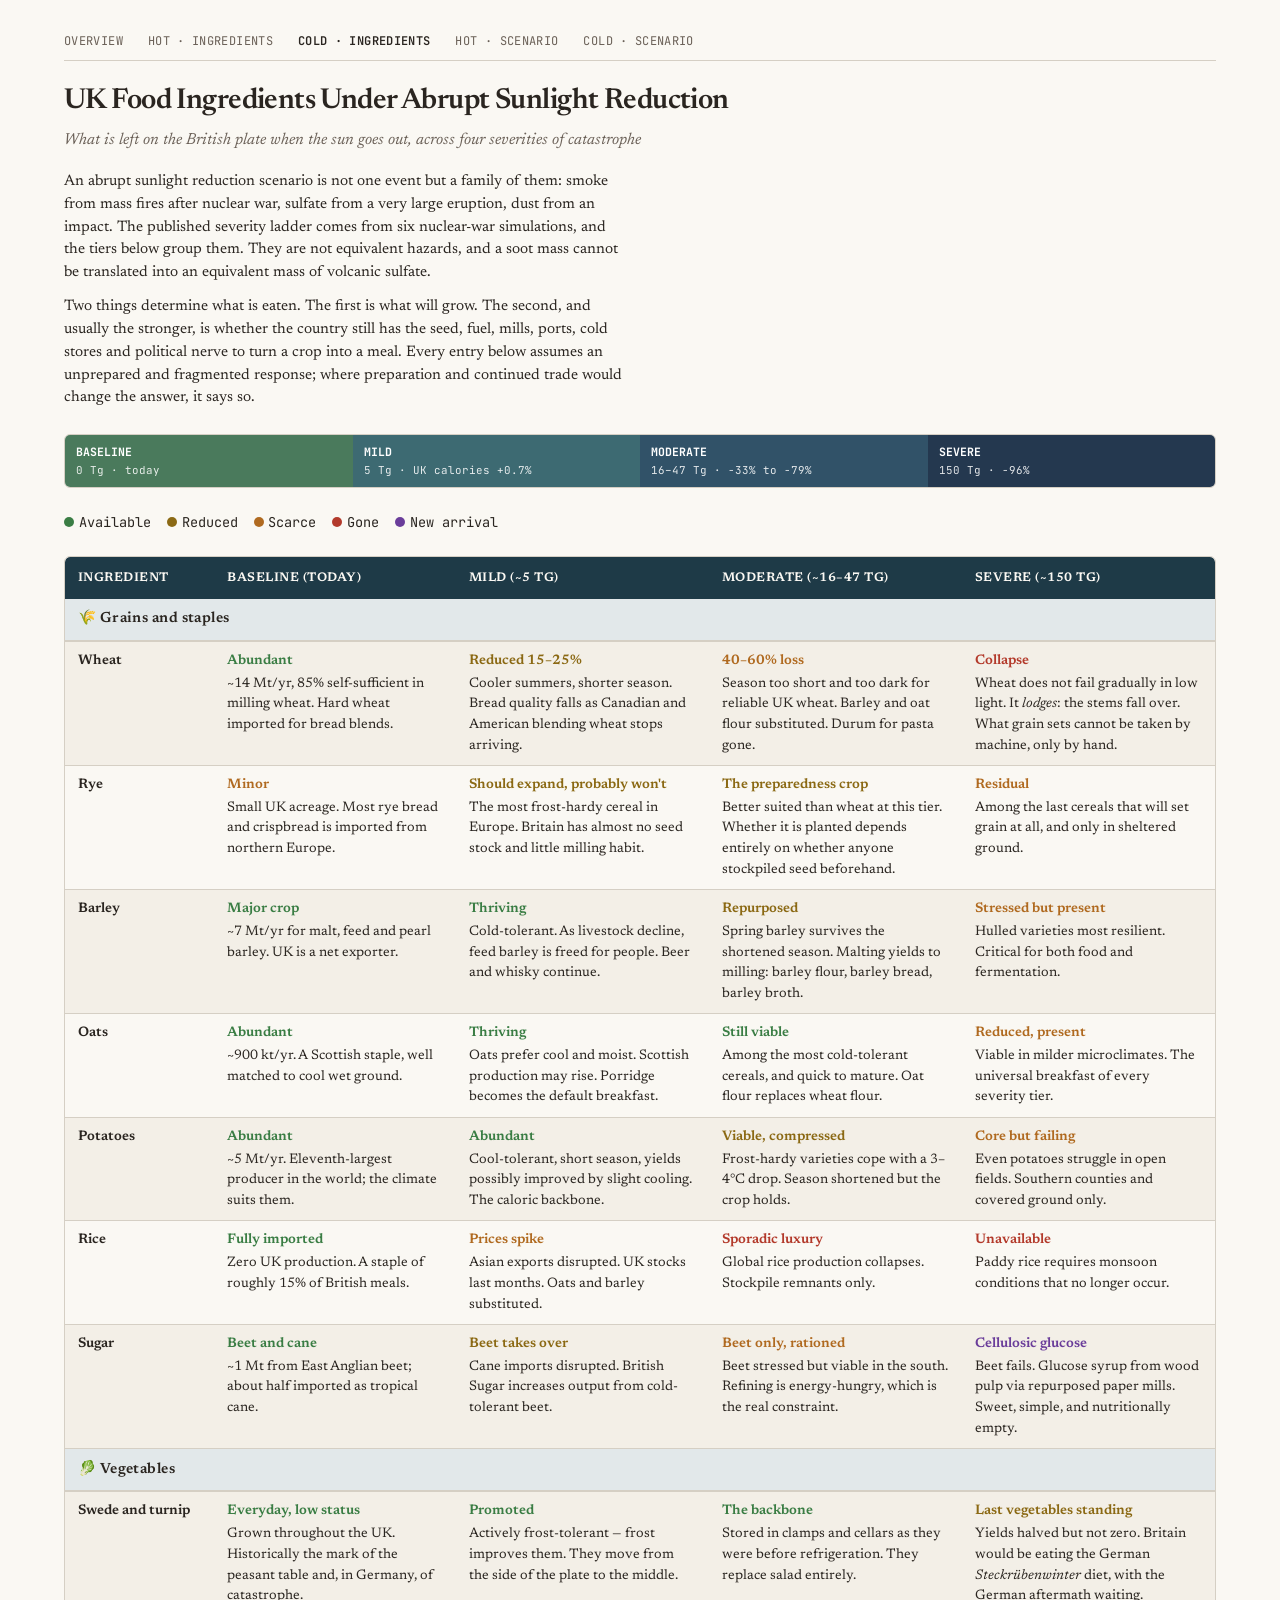
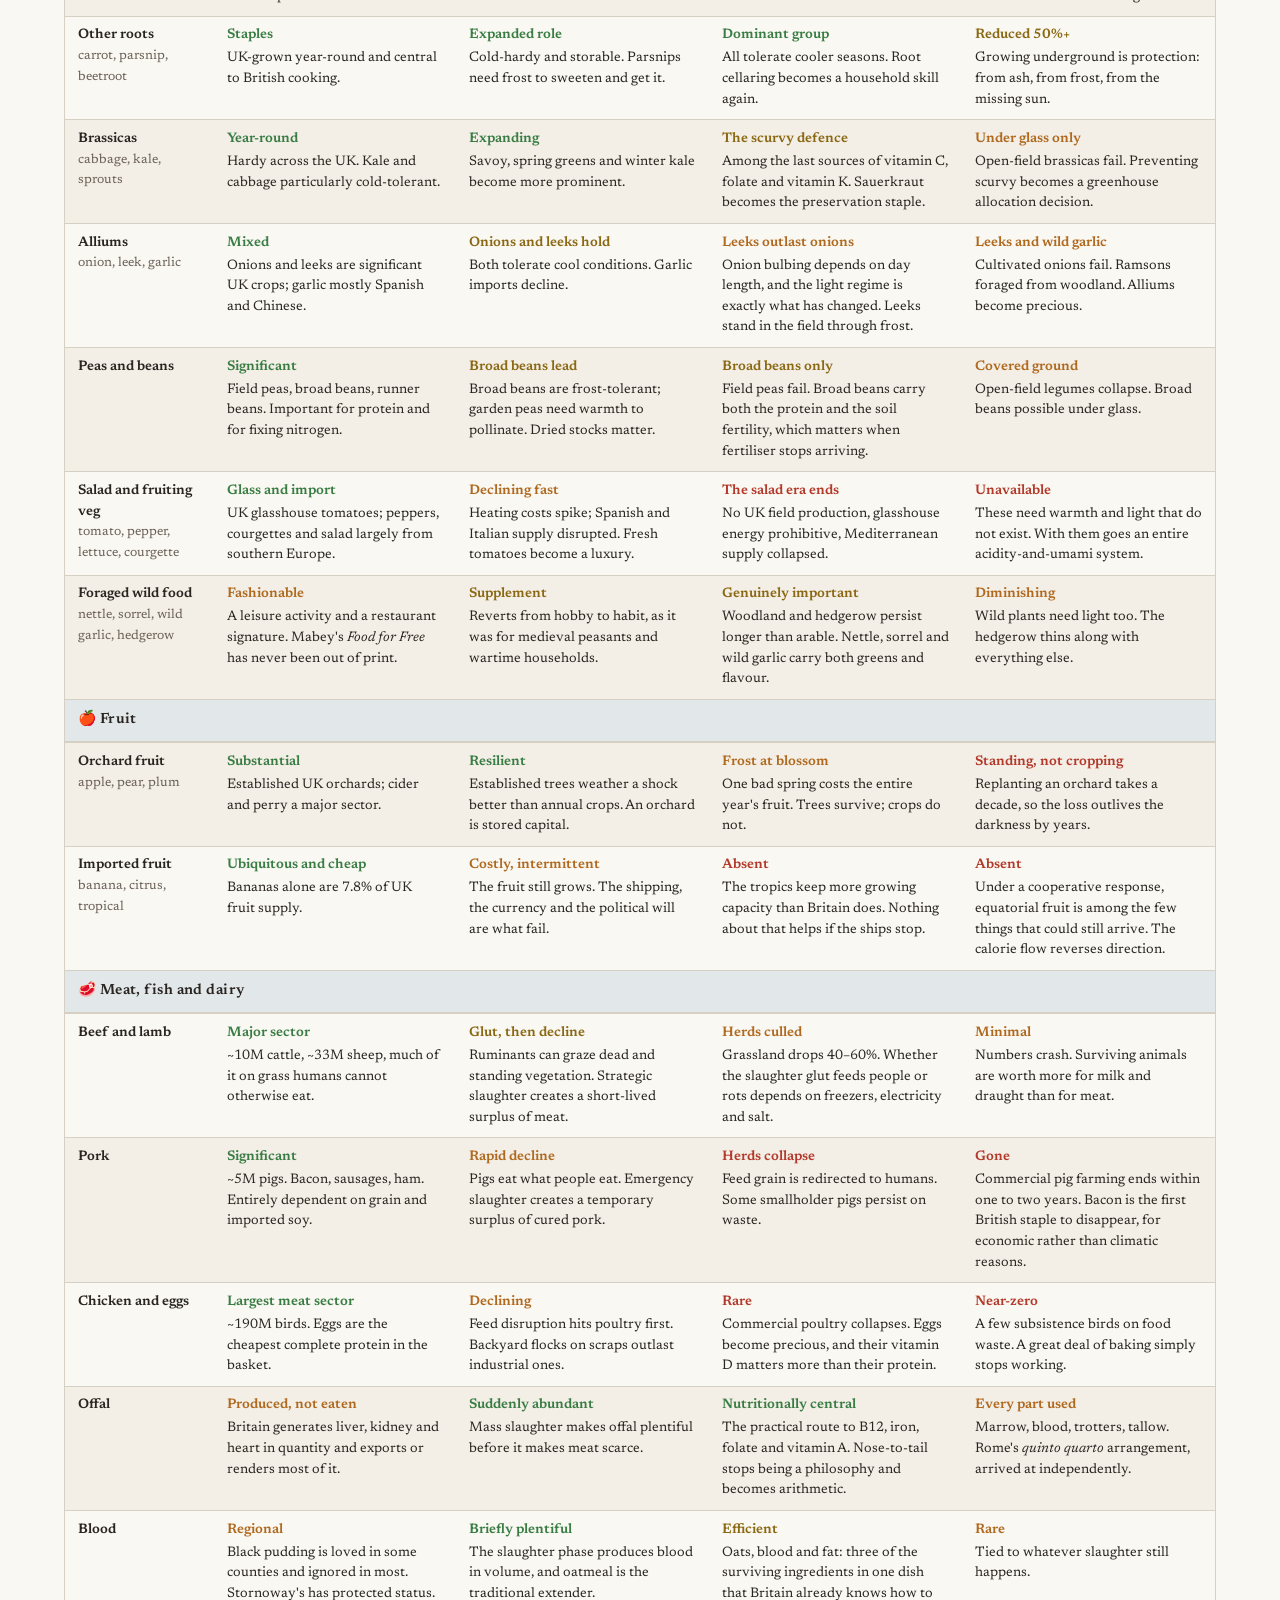
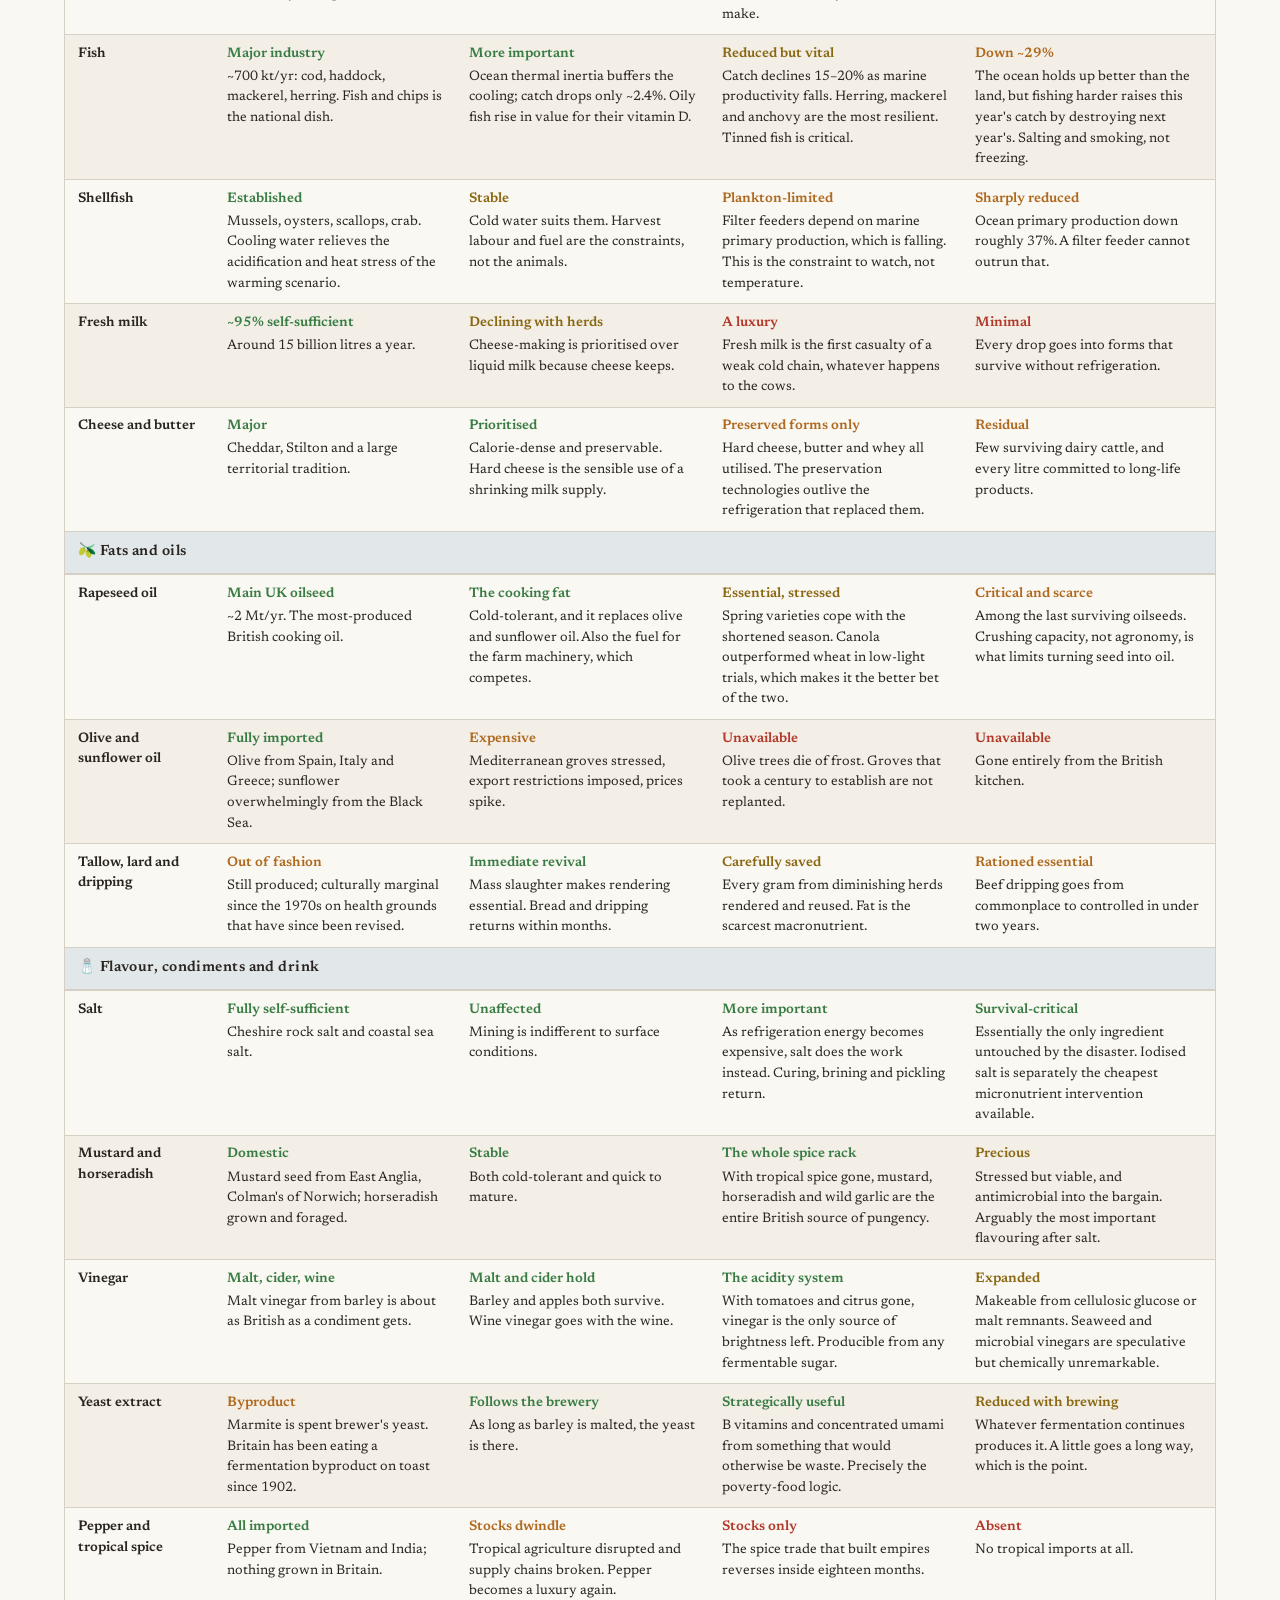
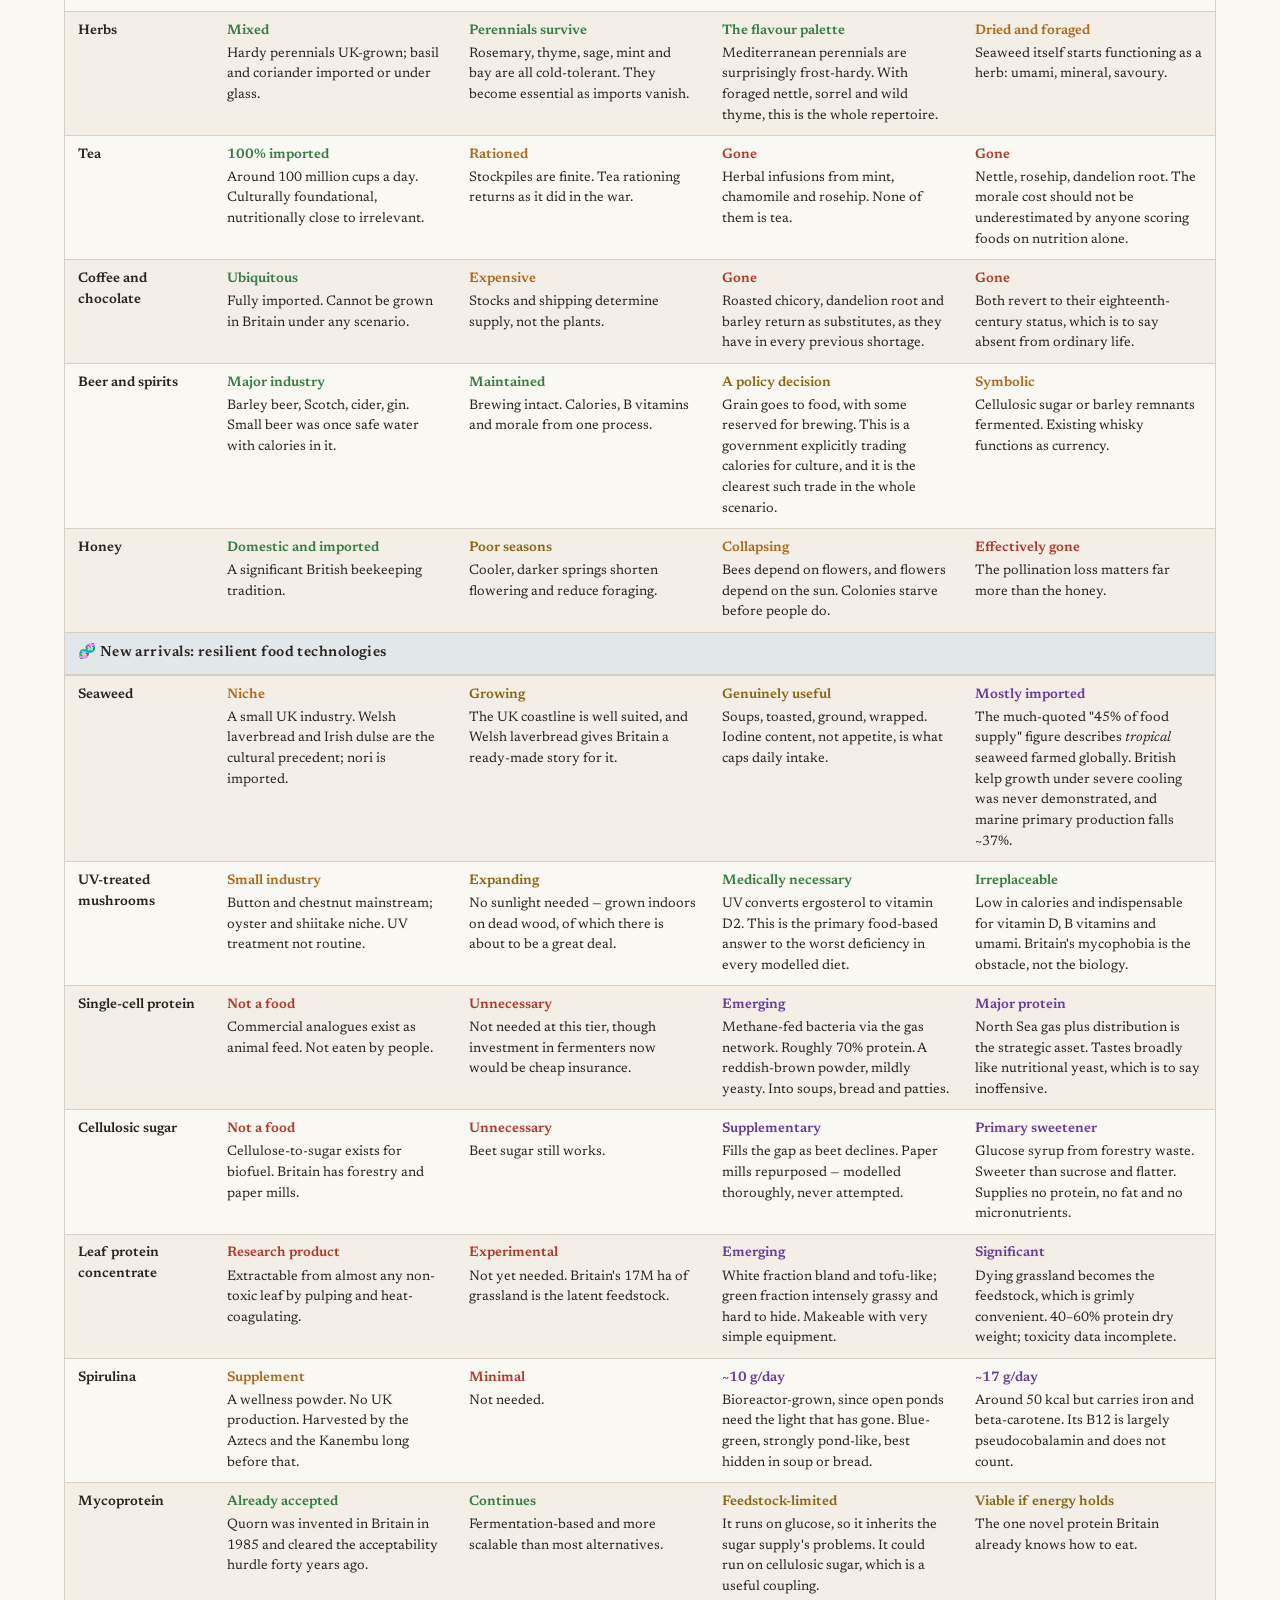
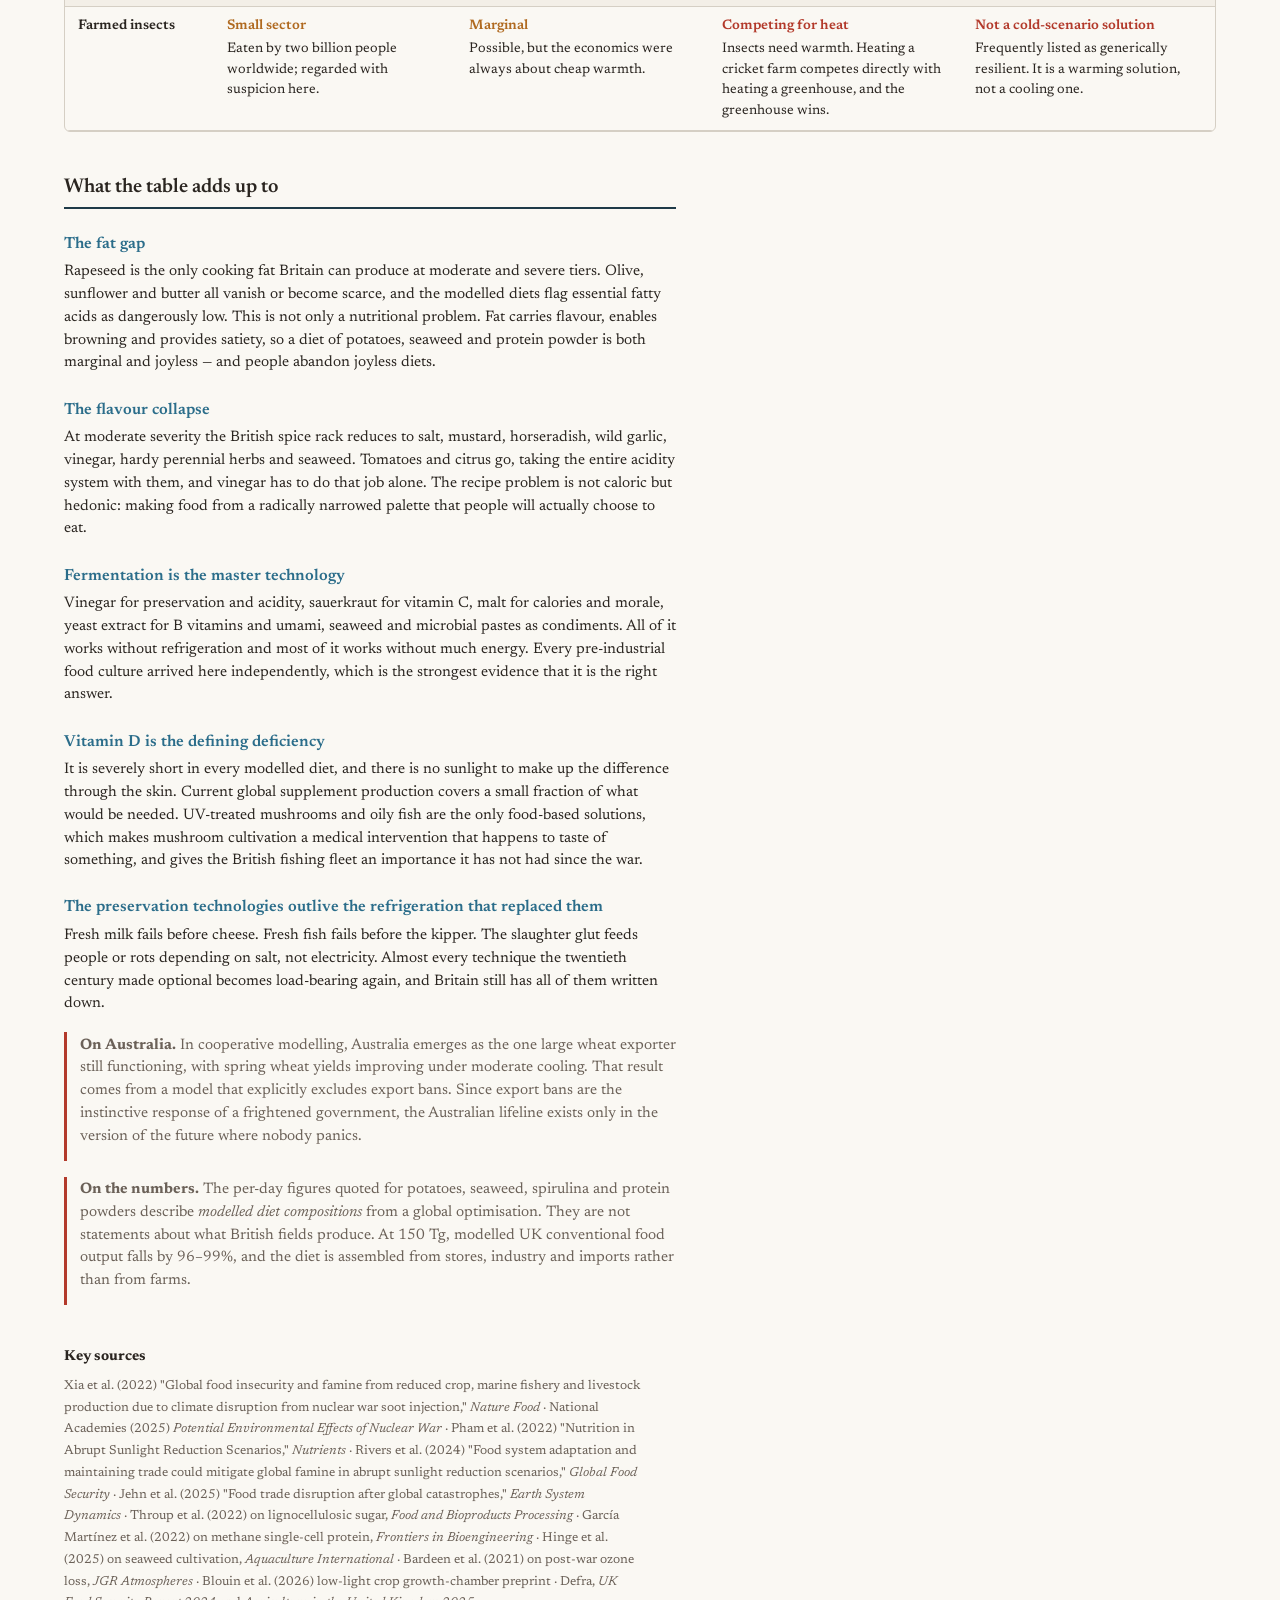
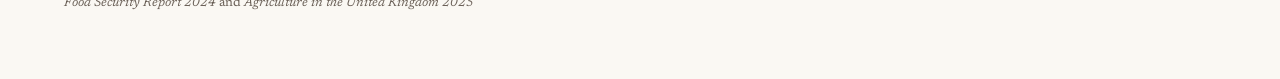
==== cold.html @ 8703fb7c "Companion website for "Hot and Cold Dinners" Overview page plus the two ingredient tables, warming (" ====
<!DOCTYPE html>
<html lang="en">
<head>
<meta charset="UTF-8">
<meta name="viewport" content="width=device-width, initial-scale=1.0">
<title>UK Food Ingredients Under Abrupt Sunlight Reduction</title>
<link href="https://fonts.googleapis.com/css2?family=Newsreader:ital,wght@0,400;0,600;1,400&family=JetBrains+Mono:wght@400;600&display=swap" rel="stylesheet">
<link rel="stylesheet" href="assets/base.css">
<style>
:root {
  --accent: #2b6d8a;
  --header-bg: #1e3a47;
  --row-hover: #e8eef0;
  --cat-bg: #e2e8ea;
  --caution-rule: #b33a2b;
}
</style>
</head>
<body>

<nav class="nav">
<a href="index.html">Overview</a>
<a href="hot.html">Hot &middot; ingredients</a>
<a href="cold.html" class="here">Cold &middot; ingredients</a>
<a href="hot-scenario.html">Hot &middot; scenario</a>
<a href="cold-scenario.html">Cold &middot; scenario</a>
</nav>

<h1>UK Food Ingredients Under Abrupt Sunlight Reduction</h1>
<p class="subtitle">What is left on the British plate when the sun goes out, across four severities of catastrophe</p>

<div class="intro">
<p>An abrupt sunlight reduction scenario is not one event but a family of them: smoke from mass fires after nuclear war, sulfate from a very large eruption, dust from an impact. The published severity ladder comes from six nuclear-war simulations, and the tiers below group them. They are not equivalent hazards, and a soot mass cannot be translated into an equivalent mass of volcanic sulfate.</p>
<p>Two things determine what is eaten. The first is what will grow. The second, and usually the stronger, is whether the country still has the seed, fuel, mills, ports, cold stores and political nerve to turn a crop into a meal. Every entry below assumes an unprepared and fragmented response; where preparation and continued trade would change the answer, it says so.</p>
</div>

<div class="ramp">
  <div class="r0"><strong>BASELINE</strong><span>0 Tg &middot; today</span></div>
  <div class="r1"><strong>MILD</strong><span>5 Tg &middot; UK calories +0.7%</span></div>
  <div class="r2"><strong>MODERATE</strong><span>16&ndash;47 Tg &middot; &minus;33% to &minus;79%</span></div>
  <div class="r3"><strong>SEVERE</strong><span>150 Tg &middot; &minus;96%</span></div>
</div>

<div class="legend">
  <span><span class="dot dot-available"></span> Available</span>
  <span><span class="dot dot-reduced"></span> Reduced</span>
  <span><span class="dot dot-scarce"></span> Scarce</span>
  <span><span class="dot dot-gone"></span> Gone</span>
  <span><span class="dot dot-new"></span> New arrival</span>
</div>

<div class="table-wrap">
<table>
<thead>
<tr>
  <th style="width:13%">Ingredient</th>
  <th style="width:21%">Baseline (today)</th>
  <th style="width:22%">Mild (~5 Tg)</th>
  <th style="width:22%">Moderate (~16&ndash;47 Tg)</th>
  <th style="width:22%">Severe (~150 Tg)</th>
</tr>
</thead>
<tbody>

<tr class="cat-header"><td colspan="5">🌾 Grains and staples</td></tr>

<tr>
  <td class="food-name">Wheat</td>
  <td><span class="s s-available">Abundant</span>~14 Mt/yr, 85% self-sufficient in milling wheat. Hard wheat imported for bread blends.</td>
  <td><span class="s s-reduced">Reduced 15&ndash;25%</span>Cooler summers, shorter season. Bread quality falls as Canadian and American blending wheat stops arriving.</td>
  <td><span class="s s-scarce">40&ndash;60% loss</span>Season too short and too dark for reliable UK wheat. Barley and oat flour substituted. Durum for pasta gone.</td>
  <td><span class="s s-gone">Collapse</span>Wheat does not fail gradually in low light. It <em>lodges</em>: the stems fall over. What grain sets cannot be taken by machine, only by hand.</td>
</tr>

<tr>
  <td class="food-name">Rye</td>
  <td><span class="s s-scarce">Minor</span>Small UK acreage. Most rye bread and crispbread is imported from northern Europe.</td>
  <td><span class="s s-reduced">Should expand, probably won't</span>The most frost-hardy cereal in Europe. Britain has almost no seed stock and little milling habit.</td>
  <td><span class="s s-reduced">The preparedness crop</span>Better suited than wheat at this tier. Whether it is planted depends entirely on whether anyone stockpiled seed beforehand.</td>
  <td><span class="s s-scarce">Residual</span>Among the last cereals that will set grain at all, and only in sheltered ground.</td>
</tr>

<tr>
  <td class="food-name">Barley</td>
  <td><span class="s s-available">Major crop</span>~7 Mt/yr for malt, feed and pearl barley. UK is a net exporter.</td>
  <td><span class="s s-available">Thriving</span>Cold-tolerant. As livestock decline, feed barley is freed for people. Beer and whisky continue.</td>
  <td><span class="s s-reduced">Repurposed</span>Spring barley survives the shortened season. Malting yields to milling: barley flour, barley bread, barley broth.</td>
  <td><span class="s s-scarce">Stressed but present</span>Hulled varieties most resilient. Critical for both food and fermentation.</td>
</tr>

<tr>
  <td class="food-name">Oats</td>
  <td><span class="s s-available">Abundant</span>~900 kt/yr. A Scottish staple, well matched to cool wet ground.</td>
  <td><span class="s s-available">Thriving</span>Oats prefer cool and moist. Scottish production may rise. Porridge becomes the default breakfast.</td>
  <td><span class="s s-available">Still viable</span>Among the most cold-tolerant cereals, and quick to mature. Oat flour replaces wheat flour.</td>
  <td><span class="s s-scarce">Reduced, present</span>Viable in milder microclimates. The universal breakfast of every severity tier.</td>
</tr>

<tr>
  <td class="food-name">Potatoes</td>
  <td><span class="s s-available">Abundant</span>~5 Mt/yr. Eleventh-largest producer in the world; the climate suits them.</td>
  <td><span class="s s-available">Abundant</span>Cool-tolerant, short season, yields possibly improved by slight cooling. The caloric backbone.</td>
  <td><span class="s s-reduced">Viable, compressed</span>Frost-hardy varieties cope with a 3&ndash;4&deg;C drop. Season shortened but the crop holds.</td>
  <td><span class="s s-scarce">Core but failing</span>Even potatoes struggle in open fields. Southern counties and covered ground only.</td>
</tr>

<tr>
  <td class="food-name">Rice</td>
  <td><span class="s s-available">Fully imported</span>Zero UK production. A staple of roughly 15% of British meals.</td>
  <td><span class="s s-scarce">Prices spike</span>Asian exports disrupted. UK stocks last months. Oats and barley substituted.</td>
  <td><span class="s s-gone">Sporadic luxury</span>Global rice production collapses. Stockpile remnants only.</td>
  <td><span class="s s-gone">Unavailable</span>Paddy rice requires monsoon conditions that no longer occur.</td>
</tr>

<tr>
  <td class="food-name">Sugar</td>
  <td><span class="s s-available">Beet and cane</span>~1 Mt from East Anglian beet; about half imported as tropical cane.</td>
  <td><span class="s s-reduced">Beet takes over</span>Cane imports disrupted. British Sugar increases output from cold-tolerant beet.</td>
  <td><span class="s s-scarce">Beet only, rationed</span>Beet stressed but viable in the south. Refining is energy-hungry, which is the real constraint.</td>
  <td><span class="s s-new">Cellulosic glucose</span>Beet fails. Glucose syrup from wood pulp via repurposed paper mills. Sweet, simple, and nutritionally empty.</td>
</tr>

<tr class="cat-header"><td colspan="5">🥬 Vegetables</td></tr>

<tr>
  <td class="food-name">Swede and turnip</td>
  <td><span class="s s-available">Everyday, low status</span>Grown throughout the UK. Historically the mark of the peasant table and, in Germany, of catastrophe.</td>
  <td><span class="s s-available">Promoted</span>Actively frost-tolerant &mdash; frost improves them. They move from the side of the plate to the middle.</td>
  <td><span class="s s-available">The backbone</span>Stored in clamps and cellars as they were before refrigeration. They replace salad entirely.</td>
  <td><span class="s s-reduced">Last vegetables standing</span>Yields halved but not zero. Britain would be eating the German <em>Steckr&uuml;benwinter</em> diet, with the German aftermath waiting.</td>
</tr>

<tr>
  <td class="food-name">Other roots<br><span class="sub">carrot, parsnip, beetroot</span></td>
  <td><span class="s s-available">Staples</span>UK-grown year-round and central to British cooking.</td>
  <td><span class="s s-available">Expanded role</span>Cold-hardy and storable. Parsnips need frost to sweeten and get it.</td>
  <td><span class="s s-available">Dominant group</span>All tolerate cooler seasons. Root cellaring becomes a household skill again.</td>
  <td><span class="s s-reduced">Reduced 50%+</span>Growing underground is protection: from ash, from frost, from the missing sun.</td>
</tr>

<tr>
  <td class="food-name">Brassicas<br><span class="sub">cabbage, kale, sprouts</span></td>
  <td><span class="s s-available">Year-round</span>Hardy across the UK. Kale and cabbage particularly cold-tolerant.</td>
  <td><span class="s s-available">Expanding</span>Savoy, spring greens and winter kale become more prominent.</td>
  <td><span class="s s-reduced">The scurvy defence</span>Among the last sources of vitamin C, folate and vitamin K. Sauerkraut becomes the preservation staple.</td>
  <td><span class="s s-scarce">Under glass only</span>Open-field brassicas fail. Preventing scurvy becomes a greenhouse allocation decision.</td>
</tr>

<tr>
  <td class="food-name">Alliums<br><span class="sub">onion, leek, garlic</span></td>
  <td><span class="s s-available">Mixed</span>Onions and leeks are significant UK crops; garlic mostly Spanish and Chinese.</td>
  <td><span class="s s-reduced">Onions and leeks hold</span>Both tolerate cool conditions. Garlic imports decline.</td>
  <td><span class="s s-scarce">Leeks outlast onions</span>Onion bulbing depends on day length, and the light regime is exactly what has changed. Leeks stand in the field through frost.</td>
  <td><span class="s s-scarce">Leeks and wild garlic</span>Cultivated onions fail. Ramsons foraged from woodland. Alliums become precious.</td>
</tr>

<tr>
  <td class="food-name">Peas and beans</td>
  <td><span class="s s-available">Significant</span>Field peas, broad beans, runner beans. Important for protein and for fixing nitrogen.</td>
  <td><span class="s s-reduced">Broad beans lead</span>Broad beans are frost-tolerant; garden peas need warmth to pollinate. Dried stocks matter.</td>
  <td><span class="s s-reduced">Broad beans only</span>Field peas fail. Broad beans carry both the protein and the soil fertility, which matters when fertiliser stops arriving.</td>
  <td><span class="s s-scarce">Covered ground</span>Open-field legumes collapse. Broad beans possible under glass.</td>
</tr>

<tr>
  <td class="food-name">Salad and fruiting veg<br><span class="sub">tomato, pepper, lettuce, courgette</span></td>
  <td><span class="s s-available">Glass and import</span>UK glasshouse tomatoes; peppers, courgettes and salad largely from southern Europe.</td>
  <td><span class="s s-scarce">Declining fast</span>Heating costs spike; Spanish and Italian supply disrupted. Fresh tomatoes become a luxury.</td>
  <td><span class="s s-gone">The salad era ends</span>No UK field production, glasshouse energy prohibitive, Mediterranean supply collapsed.</td>
  <td><span class="s s-gone">Unavailable</span>These need warmth and light that do not exist. With them goes an entire acidity-and-umami system.</td>
</tr>

<tr>
  <td class="food-name">Foraged wild food<br><span class="sub">nettle, sorrel, wild garlic, hedgerow</span></td>
  <td><span class="s s-scarce">Fashionable</span>A leisure activity and a restaurant signature. Mabey's <em>Food for Free</em> has never been out of print.</td>
  <td><span class="s s-reduced">Supplement</span>Reverts from hobby to habit, as it was for medieval peasants and wartime households.</td>
  <td><span class="s s-reduced">Genuinely important</span>Woodland and hedgerow persist longer than arable. Nettle, sorrel and wild garlic carry both greens and flavour.</td>
  <td><span class="s s-scarce">Diminishing</span>Wild plants need light too. The hedgerow thins along with everything else.</td>
</tr>

<tr class="cat-header"><td colspan="5">🍎 Fruit</td></tr>

<tr>
  <td class="food-name">Orchard fruit<br><span class="sub">apple, pear, plum</span></td>
  <td><span class="s s-available">Substantial</span>Established UK orchards; cider and perry a major sector.</td>
  <td><span class="s s-available">Resilient</span>Established trees weather a shock better than annual crops. An orchard is stored capital.</td>
  <td><span class="s s-scarce">Frost at blossom</span>One bad spring costs the entire year's fruit. Trees survive; crops do not.</td>
  <td><span class="s s-gone">Standing, not cropping</span>Replanting an orchard takes a decade, so the loss outlives the darkness by years.</td>
</tr>

<tr>
  <td class="food-name">Imported fruit<br><span class="sub">banana, citrus, tropical</span></td>
  <td><span class="s s-available">Ubiquitous and cheap</span>Bananas alone are 7.8% of UK fruit supply.</td>
  <td><span class="s s-scarce">Costly, intermittent</span>The fruit still grows. The shipping, the currency and the political will are what fail.</td>
  <td><span class="s s-gone">Absent</span>The tropics keep more growing capacity than Britain does. Nothing about that helps if the ships stop.</td>
  <td><span class="s s-gone">Absent</span>Under a cooperative response, equatorial fruit is among the few things that could still arrive. The calorie flow reverses direction.</td>
</tr>

<tr class="cat-header"><td colspan="5">🥩 Meat, fish and dairy</td></tr>

<tr>
  <td class="food-name">Beef and lamb</td>
  <td><span class="s s-available">Major sector</span>~10M cattle, ~33M sheep, much of it on grass humans cannot otherwise eat.</td>
  <td><span class="s s-reduced">Glut, then decline</span>Ruminants can graze dead and standing vegetation. Strategic slaughter creates a short-lived surplus of meat.</td>
  <td><span class="s s-scarce">Herds culled</span>Grassland drops 40&ndash;60%. Whether the slaughter glut feeds people or rots depends on freezers, electricity and salt.</td>
  <td><span class="s s-scarce">Minimal</span>Numbers crash. Surviving animals are worth more for milk and draught than for meat.</td>
</tr>

<tr>
  <td class="food-name">Pork</td>
  <td><span class="s s-available">Significant</span>~5M pigs. Bacon, sausages, ham. Entirely dependent on grain and imported soy.</td>
  <td><span class="s s-scarce">Rapid decline</span>Pigs eat what people eat. Emergency slaughter creates a temporary surplus of cured pork.</td>
  <td><span class="s s-gone">Herds collapse</span>Feed grain is redirected to humans. Some smallholder pigs persist on waste.</td>
  <td><span class="s s-gone">Gone</span>Commercial pig farming ends within one to two years. Bacon is the first British staple to disappear, for economic rather than climatic reasons.</td>
</tr>

<tr>
  <td class="food-name">Chicken and eggs</td>
  <td><span class="s s-available">Largest meat sector</span>~190M birds. Eggs are the cheapest complete protein in the basket.</td>
  <td><span class="s s-scarce">Declining</span>Feed disruption hits poultry first. Backyard flocks on scraps outlast industrial ones.</td>
  <td><span class="s s-gone">Rare</span>Commercial poultry collapses. Eggs become precious, and their vitamin D matters more than their protein.</td>
  <td><span class="s s-gone">Near-zero</span>A few subsistence birds on food waste. A great deal of baking simply stops working.</td>
</tr>

<tr>
  <td class="food-name">Offal</td>
  <td><span class="s s-scarce">Produced, not eaten</span>Britain generates liver, kidney and heart in quantity and exports or renders most of it.</td>
  <td><span class="s s-available">Suddenly abundant</span>Mass slaughter makes offal plentiful before it makes meat scarce.</td>
  <td><span class="s s-available">Nutritionally central</span>The practical route to B12, iron, folate and vitamin A. Nose-to-tail stops being a philosophy and becomes arithmetic.</td>
  <td><span class="s s-scarce">Every part used</span>Marrow, blood, trotters, tallow. Rome's <em>quinto quarto</em> arrangement, arrived at independently.</td>
</tr>

<tr>
  <td class="food-name">Blood</td>
  <td><span class="s s-scarce">Regional</span>Black pudding is loved in some counties and ignored in most. Stornoway's has protected status.</td>
  <td><span class="s s-available">Briefly plentiful</span>The slaughter phase produces blood in volume, and oatmeal is the traditional extender.</td>
  <td><span class="s s-reduced">Efficient</span>Oats, blood and fat: three of the surviving ingredients in one dish that Britain already knows how to make.</td>
  <td><span class="s s-scarce">Rare</span>Tied to whatever slaughter still happens.</td>
</tr>

<tr>
  <td class="food-name">Fish</td>
  <td><span class="s s-available">Major industry</span>~700 kt/yr: cod, haddock, mackerel, herring. Fish and chips is the national dish.</td>
  <td><span class="s s-available">More important</span>Ocean thermal inertia buffers the cooling; catch drops only ~2.4%. Oily fish rise in value for their vitamin D.</td>
  <td><span class="s s-reduced">Reduced but vital</span>Catch declines 15&ndash;20% as marine productivity falls. Herring, mackerel and anchovy are the most resilient. Tinned fish is critical.</td>
  <td><span class="s s-scarce">Down ~29%</span>The ocean holds up better than the land, but fishing harder raises this year's catch by destroying next year's. Salting and smoking, not freezing.</td>
</tr>

<tr>
  <td class="food-name">Shellfish</td>
  <td><span class="s s-available">Established</span>Mussels, oysters, scallops, crab. Cooling water relieves the acidification and heat stress of the warming scenario.</td>
  <td><span class="s s-reduced">Stable</span>Cold water suits them. Harvest labour and fuel are the constraints, not the animals.</td>
  <td><span class="s s-scarce">Plankton-limited</span>Filter feeders depend on marine primary production, which is falling. This is the constraint to watch, not temperature.</td>
  <td><span class="s s-scarce">Sharply reduced</span>Ocean primary production down roughly 37%. A filter feeder cannot outrun that.</td>
</tr>

<tr>
  <td class="food-name">Fresh milk</td>
  <td><span class="s s-available">~95% self-sufficient</span>Around 15 billion litres a year.</td>
  <td><span class="s s-reduced">Declining with herds</span>Cheese-making is prioritised over liquid milk because cheese keeps.</td>
  <td><span class="s s-gone">A luxury</span>Fresh milk is the first casualty of a weak cold chain, whatever happens to the cows.</td>
  <td><span class="s s-gone">Minimal</span>Every drop goes into forms that survive without refrigeration.</td>
</tr>

<tr>
  <td class="food-name">Cheese and butter</td>
  <td><span class="s s-available">Major</span>Cheddar, Stilton and a large territorial tradition.</td>
  <td><span class="s s-available">Prioritised</span>Calorie-dense and preservable. Hard cheese is the sensible use of a shrinking milk supply.</td>
  <td><span class="s s-scarce">Preserved forms only</span>Hard cheese, butter and whey all utilised. The preservation technologies outlive the refrigeration that replaced them.</td>
  <td><span class="s s-scarce">Residual</span>Few surviving dairy cattle, and every litre committed to long-life products.</td>
</tr>

<tr class="cat-header"><td colspan="5">🫒 Fats and oils</td></tr>

<tr>
  <td class="food-name">Rapeseed oil</td>
  <td><span class="s s-available">Main UK oilseed</span>~2 Mt/yr. The most-produced British cooking oil.</td>
  <td><span class="s s-available">The cooking fat</span>Cold-tolerant, and it replaces olive and sunflower oil. Also the fuel for the farm machinery, which competes.</td>
  <td><span class="s s-reduced">Essential, stressed</span>Spring varieties cope with the shortened season. Canola outperformed wheat in low-light trials, which makes it the better bet of the two.</td>
  <td><span class="s s-scarce">Critical and scarce</span>Among the last surviving oilseeds. Crushing capacity, not agronomy, is what limits turning seed into oil.</td>
</tr>

<tr>
  <td class="food-name">Olive and sunflower oil</td>
  <td><span class="s s-available">Fully imported</span>Olive from Spain, Italy and Greece; sunflower overwhelmingly from the Black Sea.</td>
  <td><span class="s s-scarce">Expensive</span>Mediterranean groves stressed, export restrictions imposed, prices spike.</td>
  <td><span class="s s-gone">Unavailable</span>Olive trees die of frost. Groves that took a century to establish are not replanted.</td>
  <td><span class="s s-gone">Unavailable</span>Gone entirely from the British kitchen.</td>
</tr>

<tr>
  <td class="food-name">Tallow, lard and dripping</td>
  <td><span class="s s-scarce">Out of fashion</span>Still produced; culturally marginal since the 1970s on health grounds that have since been revised.</td>
  <td><span class="s s-available">Immediate revival</span>Mass slaughter makes rendering essential. Bread and dripping returns within months.</td>
  <td><span class="s s-reduced">Carefully saved</span>Every gram from diminishing herds rendered and reused. Fat is the scarcest macronutrient.</td>
  <td><span class="s s-scarce">Rationed essential</span>Beef dripping goes from commonplace to controlled in under two years.</td>
</tr>

<tr class="cat-header"><td colspan="5">🧂 Flavour, condiments and drink</td></tr>

<tr>
  <td class="food-name">Salt</td>
  <td><span class="s s-available">Fully self-sufficient</span>Cheshire rock salt and coastal sea salt.</td>
  <td><span class="s s-available">Unaffected</span>Mining is indifferent to surface conditions.</td>
  <td><span class="s s-available">More important</span>As refrigeration energy becomes expensive, salt does the work instead. Curing, brining and pickling return.</td>
  <td><span class="s s-available">Survival-critical</span>Essentially the only ingredient untouched by the disaster. Iodised salt is separately the cheapest micronutrient intervention available.</td>
</tr>

<tr>
  <td class="food-name">Mustard and horseradish</td>
  <td><span class="s s-available">Domestic</span>Mustard seed from East Anglia, Colman's of Norwich; horseradish grown and foraged.</td>
  <td><span class="s s-available">Stable</span>Both cold-tolerant and quick to mature.</td>
  <td><span class="s s-available">The whole spice rack</span>With tropical spice gone, mustard, horseradish and wild garlic are the entire British source of pungency.</td>
  <td><span class="s s-reduced">Precious</span>Stressed but viable, and antimicrobial into the bargain. Arguably the most important flavouring after salt.</td>
</tr>

<tr>
  <td class="food-name">Vinegar</td>
  <td><span class="s s-available">Malt, cider, wine</span>Malt vinegar from barley is about as British as a condiment gets.</td>
  <td><span class="s s-available">Malt and cider hold</span>Barley and apples both survive. Wine vinegar goes with the wine.</td>
  <td><span class="s s-available">The acidity system</span>With tomatoes and citrus gone, vinegar is the only source of brightness left. Producible from any fermentable sugar.</td>
  <td><span class="s s-reduced">Expanded</span>Makeable from cellulosic glucose or malt remnants. Seaweed and microbial vinegars are speculative but chemically unremarkable.</td>
</tr>

<tr>
  <td class="food-name">Yeast extract</td>
  <td><span class="s s-scarce">Byproduct</span>Marmite is spent brewer's yeast. Britain has been eating a fermentation byproduct on toast since 1902.</td>
  <td><span class="s s-available">Follows the brewery</span>As long as barley is malted, the yeast is there.</td>
  <td><span class="s s-available">Strategically useful</span>B vitamins and concentrated umami from something that would otherwise be waste. Precisely the poverty-food logic.</td>
  <td><span class="s s-reduced">Reduced with brewing</span>Whatever fermentation continues produces it. A little goes a long way, which is the point.</td>
</tr>

<tr>
  <td class="food-name">Pepper and tropical spice</td>
  <td><span class="s s-available">All imported</span>Pepper from Vietnam and India; nothing grown in Britain.</td>
  <td><span class="s s-scarce">Stocks dwindle</span>Tropical agriculture disrupted and supply chains broken. Pepper becomes a luxury again.</td>
  <td><span class="s s-gone">Stocks only</span>The spice trade that built empires reverses inside eighteen months.</td>
  <td><span class="s s-gone">Absent</span>No tropical imports at all.</td>
</tr>

<tr>
  <td class="food-name">Herbs</td>
  <td><span class="s s-available">Mixed</span>Hardy perennials UK-grown; basil and coriander imported or under glass.</td>
  <td><span class="s s-available">Perennials survive</span>Rosemary, thyme, sage, mint and bay are all cold-tolerant. They become essential as imports vanish.</td>
  <td><span class="s s-available">The flavour palette</span>Mediterranean perennials are surprisingly frost-hardy. With foraged nettle, sorrel and wild thyme, this is the whole repertoire.</td>
  <td><span class="s s-scarce">Dried and foraged</span>Seaweed itself starts functioning as a herb: umami, mineral, savoury.</td>
</tr>

<tr>
  <td class="food-name">Tea</td>
  <td><span class="s s-available">100% imported</span>Around 100 million cups a day. Culturally foundational, nutritionally close to irrelevant.</td>
  <td><span class="s s-scarce">Rationed</span>Stockpiles are finite. Tea rationing returns as it did in the war.</td>
  <td><span class="s s-gone">Gone</span>Herbal infusions from mint, chamomile and rosehip. None of them is tea.</td>
  <td><span class="s s-gone">Gone</span>Nettle, rosehip, dandelion root. The morale cost should not be underestimated by anyone scoring foods on nutrition alone.</td>
</tr>

<tr>
  <td class="food-name">Coffee and chocolate</td>
  <td><span class="s s-available">Ubiquitous</span>Fully imported. Cannot be grown in Britain under any scenario.</td>
  <td><span class="s s-scarce">Expensive</span>Stocks and shipping determine supply, not the plants.</td>
  <td><span class="s s-gone">Gone</span>Roasted chicory, dandelion root and barley return as substitutes, as they have in every previous shortage.</td>
  <td><span class="s s-gone">Gone</span>Both revert to their eighteenth-century status, which is to say absent from ordinary life.</td>
</tr>

<tr>
  <td class="food-name">Beer and spirits</td>
  <td><span class="s s-available">Major industry</span>Barley beer, Scotch, cider, gin. Small beer was once safe water with calories in it.</td>
  <td><span class="s s-available">Maintained</span>Brewing intact. Calories, B vitamins and morale from one process.</td>
  <td><span class="s s-reduced">A policy decision</span>Grain goes to food, with some reserved for brewing. This is a government explicitly trading calories for culture, and it is the clearest such trade in the whole scenario.</td>
  <td><span class="s s-scarce">Symbolic</span>Cellulosic sugar or barley remnants fermented. Existing whisky functions as currency.</td>
</tr>

<tr>
  <td class="food-name">Honey</td>
  <td><span class="s s-available">Domestic and imported</span>A significant British beekeeping tradition.</td>
  <td><span class="s s-reduced">Poor seasons</span>Cooler, darker springs shorten flowering and reduce foraging.</td>
  <td><span class="s s-scarce">Collapsing</span>Bees depend on flowers, and flowers depend on the sun. Colonies starve before people do.</td>
  <td><span class="s s-gone">Effectively gone</span>The pollination loss matters far more than the honey.</td>
</tr>

<tr class="cat-header"><td colspan="5">🧬 New arrivals: resilient food technologies</td></tr>

<tr>
  <td class="food-name">Seaweed</td>
  <td><span class="s s-scarce">Niche</span>A small UK industry. Welsh laverbread and Irish dulse are the cultural precedent; nori is imported.</td>
  <td><span class="s s-reduced">Growing</span>The UK coastline is well suited, and Welsh laverbread gives Britain a ready-made story for it.</td>
  <td><span class="s s-reduced">Genuinely useful</span>Soups, toasted, ground, wrapped. Iodine content, not appetite, is what caps daily intake.</td>
  <td><span class="s s-new">Mostly imported</span>The much-quoted "45% of food supply" figure describes <em>tropical</em> seaweed farmed globally. British kelp growth under severe cooling was never demonstrated, and marine primary production falls ~37%.</td>
</tr>

<tr>
  <td class="food-name">UV-treated mushrooms</td>
  <td><span class="s s-scarce">Small industry</span>Button and chestnut mainstream; oyster and shiitake niche. UV treatment not routine.</td>
  <td><span class="s s-reduced">Expanding</span>No sunlight needed &mdash; grown indoors on dead wood, of which there is about to be a great deal.</td>
  <td><span class="s s-available">Medically necessary</span>UV converts ergosterol to vitamin D2. This is the primary food-based answer to the worst deficiency in every modelled diet.</td>
  <td><span class="s s-available">Irreplaceable</span>Low in calories and indispensable for vitamin D, B vitamins and umami. Britain's mycophobia is the obstacle, not the biology.</td>
</tr>

<tr>
  <td class="food-name">Single-cell protein</td>
  <td><span class="s s-gone">Not a food</span>Commercial analogues exist as animal feed. Not eaten by people.</td>
  <td><span class="s s-gone">Unnecessary</span>Not needed at this tier, though investment in fermenters now would be cheap insurance.</td>
  <td><span class="s s-new">Emerging</span>Methane-fed bacteria via the gas network. Roughly 70% protein. A reddish-brown powder, mildly yeasty. Into soups, bread and patties.</td>
  <td><span class="s s-new">Major protein</span>North Sea gas plus distribution is the strategic asset. Tastes broadly like nutritional yeast, which is to say inoffensive.</td>
</tr>

<tr>
  <td class="food-name">Cellulosic sugar</td>
  <td><span class="s s-gone">Not a food</span>Cellulose-to-sugar exists for biofuel. Britain has forestry and paper mills.</td>
  <td><span class="s s-gone">Unnecessary</span>Beet sugar still works.</td>
  <td><span class="s s-new">Supplementary</span>Fills the gap as beet declines. Paper mills repurposed &mdash; modelled thoroughly, never attempted.</td>
  <td><span class="s s-new">Primary sweetener</span>Glucose syrup from forestry waste. Sweeter than sucrose and flatter. Supplies no protein, no fat and no micronutrients.</td>
</tr>

<tr>
  <td class="food-name">Leaf protein concentrate</td>
  <td><span class="s s-gone">Research product</span>Extractable from almost any non-toxic leaf by pulping and heat-coagulating.</td>
  <td><span class="s s-gone">Experimental</span>Not yet needed. Britain's 17M ha of grassland is the latent feedstock.</td>
  <td><span class="s s-new">Emerging</span>White fraction bland and tofu-like; green fraction intensely grassy and hard to hide. Makeable with very simple equipment.</td>
  <td><span class="s s-new">Significant</span>Dying grassland becomes the feedstock, which is grimly convenient. 40&ndash;60% protein dry weight; toxicity data incomplete.</td>
</tr>

<tr>
  <td class="food-name">Spirulina</td>
  <td><span class="s s-scarce">Supplement</span>A wellness powder. No UK production. Harvested by the Aztecs and the Kanembu long before that.</td>
  <td><span class="s s-gone">Minimal</span>Not needed.</td>
  <td><span class="s s-new">~10 g/day</span>Bioreactor-grown, since open ponds need the light that has gone. Blue-green, strongly pond-like, best hidden in soup or bread.</td>
  <td><span class="s s-new">~17 g/day</span>Around 50 kcal but carries iron and beta-carotene. Its B12 is largely pseudocobalamin and does not count.</td>
</tr>

<tr>
  <td class="food-name">Mycoprotein</td>
  <td><span class="s s-available">Already accepted</span>Quorn was invented in Britain in 1985 and cleared the acceptability hurdle forty years ago.</td>
  <td><span class="s s-available">Continues</span>Fermentation-based and more scalable than most alternatives.</td>
  <td><span class="s s-reduced">Feedstock-limited</span>It runs on glucose, so it inherits the sugar supply's problems. It could run on cellulosic sugar, which is a useful coupling.</td>
  <td><span class="s s-reduced">Viable if energy holds</span>The one novel protein Britain already knows how to eat.</td>
</tr>

<tr>
  <td class="food-name">Farmed insects</td>
  <td><span class="s s-scarce">Small sector</span>Eaten by two billion people worldwide; regarded with suspicion here.</td>
  <td><span class="s s-scarce">Marginal</span>Possible, but the economics were always about cheap warmth.</td>
  <td><span class="s s-gone">Competing for heat</span>Insects need warmth. Heating a cricket farm competes directly with heating a greenhouse, and the greenhouse wins.</td>
  <td><span class="s s-gone">Not a cold-scenario solution</span>Frequently listed as generically resilient. It is a warming solution, not a cooling one.</td>
</tr>

</tbody>
</table>
</div>

<div class="patterns">
<h2>What the table adds up to</h2>

<h3>The fat gap</h3>
<p>Rapeseed is the only cooking fat Britain can produce at moderate and severe tiers. Olive, sunflower and butter all vanish or become scarce, and the modelled diets flag essential fatty acids as dangerously low. This is not only a nutritional problem. Fat carries flavour, enables browning and provides satiety, so a diet of potatoes, seaweed and protein powder is both marginal and joyless &mdash; and people abandon joyless diets.</p>

<h3>The flavour collapse</h3>
<p>At moderate severity the British spice rack reduces to salt, mustard, horseradish, wild garlic, vinegar, hardy perennial herbs and seaweed. Tomatoes and citrus go, taking the entire acidity system with them, and vinegar has to do that job alone. The recipe problem is not caloric but hedonic: making food from a radically narrowed palette that people will actually choose to eat.</p>

<h3>Fermentation is the master technology</h3>
<p>Vinegar for preservation and acidity, sauerkraut for vitamin C, malt for calories and morale, yeast extract for B vitamins and umami, seaweed and microbial pastes as condiments. All of it works without refrigeration and most of it works without much energy. Every pre-industrial food culture arrived here independently, which is the strongest evidence that it is the right answer.</p>

<h3>Vitamin D is the defining deficiency</h3>
<p>It is severely short in every modelled diet, and there is no sunlight to make up the difference through the skin. Current global supplement production covers a small fraction of what would be needed. UV-treated mushrooms and oily fish are the only food-based solutions, which makes mushroom cultivation a medical intervention that happens to taste of something, and gives the British fishing fleet an importance it has not had since the war.</p>

<h3>The preservation technologies outlive the refrigeration that replaced them</h3>
<p>Fresh milk fails before cheese. Fresh fish fails before the kipper. The slaughter glut feeds people or rots depending on salt, not electricity. Almost every technique the twentieth century made optional becomes load-bearing again, and Britain still has all of them written down.</p>

<div class="caution">
<p><strong>On Australia.</strong> In cooperative modelling, Australia emerges as the one large wheat exporter still functioning, with spring wheat yields improving under moderate cooling. That result comes from a model that explicitly excludes export bans. Since export bans are the instinctive response of a frightened government, the Australian lifeline exists only in the version of the future where nobody panics.</p>
</div>

<div class="caution">
<p><strong>On the numbers.</strong> The per-day figures quoted for potatoes, seaweed, spirulina and protein powders describe <em>modelled diet compositions</em> from a global optimisation. They are not statements about what British fields produce. At 150 Tg, modelled UK conventional food output falls by 96&ndash;99%, and the diet is assembled from stores, industry and imports rather than from farms.</p>
</div>
</div>

<div class="sources">
<h3>Key sources</h3>
Xia et al. (2022) "Global food insecurity and famine from reduced crop, marine fishery and livestock production due to climate disruption from nuclear war soot injection," <em>Nature Food</em> &middot;
National Academies (2025) <em>Potential Environmental Effects of Nuclear War</em> &middot;
Pham et al. (2022) "Nutrition in Abrupt Sunlight Reduction Scenarios," <em>Nutrients</em> &middot;
Rivers et al. (2024) "Food system adaptation and maintaining trade could mitigate global famine in abrupt sunlight reduction scenarios," <em>Global Food Security</em> &middot;
Jehn et al. (2025) "Food trade disruption after global catastrophes," <em>Earth System Dynamics</em> &middot;
Throup et al. (2022) on lignocellulosic sugar, <em>Food and Bioproducts Processing</em> &middot;
Garc&iacute;a Mart&iacute;nez et al. (2022) on methane single-cell protein, <em>Frontiers in Bioengineering</em> &middot;
Hinge et al. (2025) on seaweed cultivation, <em>Aquaculture International</em> &middot;
Bardeen et al. (2021) on post-war ozone loss, <em>JGR Atmospheres</em> &middot;
Blouin et al. (2026) low-light crop growth-chamber preprint &middot;
Defra, <em>UK Food Security Report 2024</em> and <em>Agriculture in the United Kingdom 2025</em>
</div>

</body>
</html>
---- assets/base.css ----
/* Hot and Cold Dinners — shared stylesheet
   Each page sets its own accent tokens in a short inline <style> block.
   Everything structural lives here. */

:root {
  --bg: #faf8f3;
  --text: #2a2520;
  --border: #d5cfc4;
  --row-alt: #f3efe7;
  --muted: #6b6158;

  /* Overridden per page */
  --accent: #2b6d8a;
  --header-bg: #1e3a47;
  --header-text: #faf8f3;
  --row-hover: #e8eef0;
  --cat-bg: #e2e8ea;
  --caution-rule: #b33a2b;

  /* Status colours, cold page */
  --available: #3a7d44;
  --reduced: #8b6914;
  --scarce: #b06a20;
  --gone: #b33a2b;
  --new: #6a3d9a;

  /* Verdict colours, hot page */
  --gain: #3a7d44;
  --loss: #b33a2b;
  --mixed: #8b6914;
  --latent: #2b6d8a;
}

* { margin: 0; padding: 0; box-sizing: border-box; }

body {
  font-family: 'Newsreader', Georgia, serif;
  background: var(--bg);
  color: var(--text);
  line-height: 1.5;
  padding: 2rem 1.5rem 4rem;
  max-width: 1200px;
  margin: 0 auto;
}

h1 {
  font-size: 1.8rem;
  font-weight: 600;
  margin-bottom: 0.3rem;
  letter-spacing: -0.02em;
}

.subtitle {
  font-style: italic;
  color: var(--muted);
  margin-bottom: 1.2rem;
  font-size: 1rem;
}

/* Cross-page navigation */
.nav {
  font-family: 'JetBrains Mono', monospace;
  font-size: 0.75rem;
  letter-spacing: 0.03em;
  text-transform: uppercase;
  margin-bottom: 1.2rem;
  padding-bottom: 0.6rem;
  border-bottom: 1px solid var(--border);
}

.nav a { color: var(--muted); text-decoration: none; margin-right: 1.1rem; }
.nav a:hover { color: var(--accent); text-decoration: underline; }
.nav a.here { color: var(--text); font-weight: 600; }

.intro { max-width: 62ch; margin-bottom: 1.5rem; font-size: 0.95rem; }
.intro p { margin-bottom: 0.7rem; }

/* Banner: severity ramp (cold page) and two-axis band (hot page) */
.ramp, .axes {
  display: flex;
  margin-bottom: 1.5rem;
  border: 1px solid var(--border);
  border-radius: 6px;
  overflow: hidden;
  font-family: 'JetBrains Mono', monospace;
  font-size: 0.72rem;
}

.ramp div { flex: 1; padding: 0.5rem 0.7rem; color: #fff; }
.axes div { flex: 1; padding: 0.6rem 0.8rem; color: #fff; }

.ramp div span, .axes div span {
  display: block;
  font-size: 0.68rem;
  opacity: 0.87;
  margin-top: 0.18rem;
  line-height: 1.45;
}

.r0 { background: #4a7a5c; }
.r1 { background: #3d6a72; }
.r2 { background: #315268; }
.r3 { background: #24384f; }

.ax-climate { background: #4a7a5c; }
.ax-system { background: #8c4a2f; }

.legend {
  display: flex;
  flex-wrap: wrap;
  gap: 1rem;
  margin-bottom: 1.5rem;
  font-size: 0.85rem;
  font-family: 'JetBrains Mono', monospace;
}

.legend span { display: inline-flex; align-items: center; gap: 0.3rem; }

.legend .dot {
  width: 10px; height: 10px;
  border-radius: 50%;
  display: inline-block;
}

.dot-available { background: var(--available); }
.dot-reduced   { background: var(--reduced); }
.dot-scarce    { background: var(--scarce); }
.dot-gone      { background: var(--gone); }
.dot-new       { background: var(--new); }
.dot-gain      { background: var(--gain); }
.dot-loss      { background: var(--loss); }
.dot-mixed     { background: var(--mixed); }
.dot-latent    { background: var(--latent); }

.table-wrap {
  overflow-x: auto;
  border: 1px solid var(--border);
  border-radius: 6px;
  margin-bottom: 2rem;
}

table {
  width: 100%;
  border-collapse: collapse;
  font-size: 0.86rem;
  min-width: 950px;
}

thead th {
  background: var(--header-bg);
  color: var(--header-text);
  padding: 0.7rem 0.8rem;
  text-align: left;
  font-weight: 600;
  font-size: 0.78rem;
  text-transform: uppercase;
  letter-spacing: 0.04em;
  position: sticky;
  top: 0;
  z-index: 1;
}

thead th:first-child { border-radius: 5px 0 0 0; }
thead th:last-child  { border-radius: 0 5px 0 0; }

tbody td {
  padding: 0.55rem 0.8rem;
  border-bottom: 1px solid var(--border);
  vertical-align: top;
}

tbody tr:nth-child(even) { background: var(--row-alt); }
tbody tr:hover { background: var(--row-hover); }

.cat-header td {
  background: var(--cat-bg) !important;
  font-weight: 600;
  font-size: 0.92rem;
  letter-spacing: 0.03em;
  padding: 0.6rem 0.8rem;
  border-bottom: 2px solid var(--border);
}

.food-name { font-weight: 600; }

.sub {
  font-weight: 400;
  font-size: 0.82rem;
  color: var(--muted);
}

/* Status words, cold page */
.s { font-weight: 600; display: block; margin-bottom: 0.15rem; }
.s-available { color: var(--available); }
.s-reduced   { color: var(--reduced); }
.s-scarce    { color: var(--scarce); }
.s-gone      { color: var(--gone); }
.s-new       { color: var(--new); }

/* Verdicts, hot page */
.v { font-weight: 600; font-size: 0.8rem; text-transform: uppercase; letter-spacing: 0.03em; }
.v-gain   { color: var(--gain); }
.v-loss   { color: var(--loss); }
.v-mixed  { color: var(--mixed); }
.v-new    { color: var(--new); }
.v-latent { color: var(--latent); }

/* Suitability index figures, hot page */
.idx {
  display: block;
  font-family: 'JetBrains Mono', monospace;
  font-size: 0.7rem;
  color: var(--muted);
  margin-top: 0.25rem;
}

.patterns { margin-top: 2.5rem; max-width: 68ch; }

.patterns h2 {
  font-size: 1.25rem;
  font-weight: 600;
  margin-bottom: 1rem;
  padding-bottom: 0.3rem;
  border-bottom: 2px solid var(--header-bg);
}

.patterns h3 {
  font-size: 1rem;
  font-weight: 600;
  margin: 1.4rem 0 0.35rem;
  color: var(--accent);
}

.patterns p { margin-bottom: 0.6rem; font-size: 0.95rem; }

.caution {
  border-left: 3px solid var(--caution-rule);
  padding: 0.15rem 0 0.15rem 0.8rem;
  margin: 1rem 0;
  font-size: 0.9rem;
  color: var(--muted);
}

.sources {
  margin-top: 2.5rem;
  font-size: 0.8rem;
  color: var(--muted);
  line-height: 1.7;
  max-width: 72ch;
}

.sources h3 { font-size: 0.9rem; color: var(--text); margin-bottom: 0.4rem; }

@media (max-width: 700px) {
  body { padding: 1rem; }
  h1 { font-size: 1.3rem; }
  .legend { font-size: 0.75rem; }
  .ramp, .axes { flex-direction: column; }
}
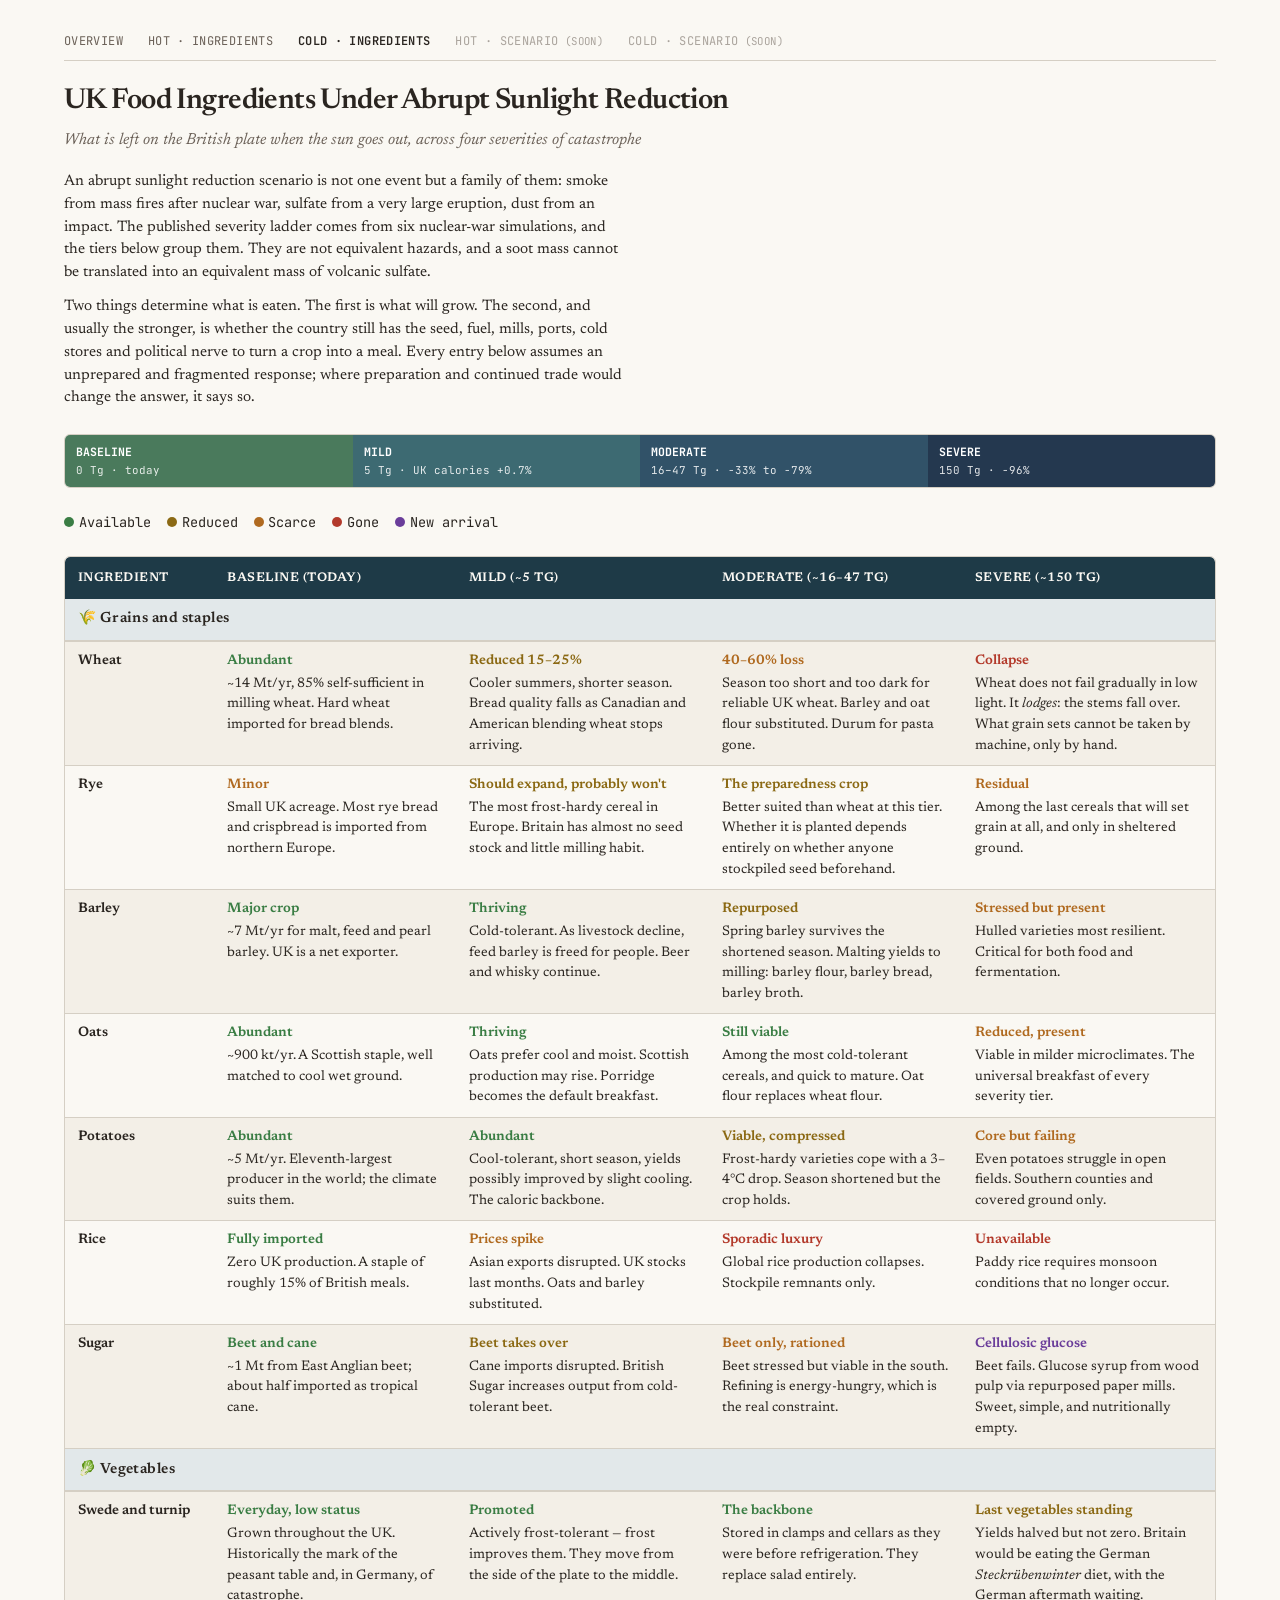
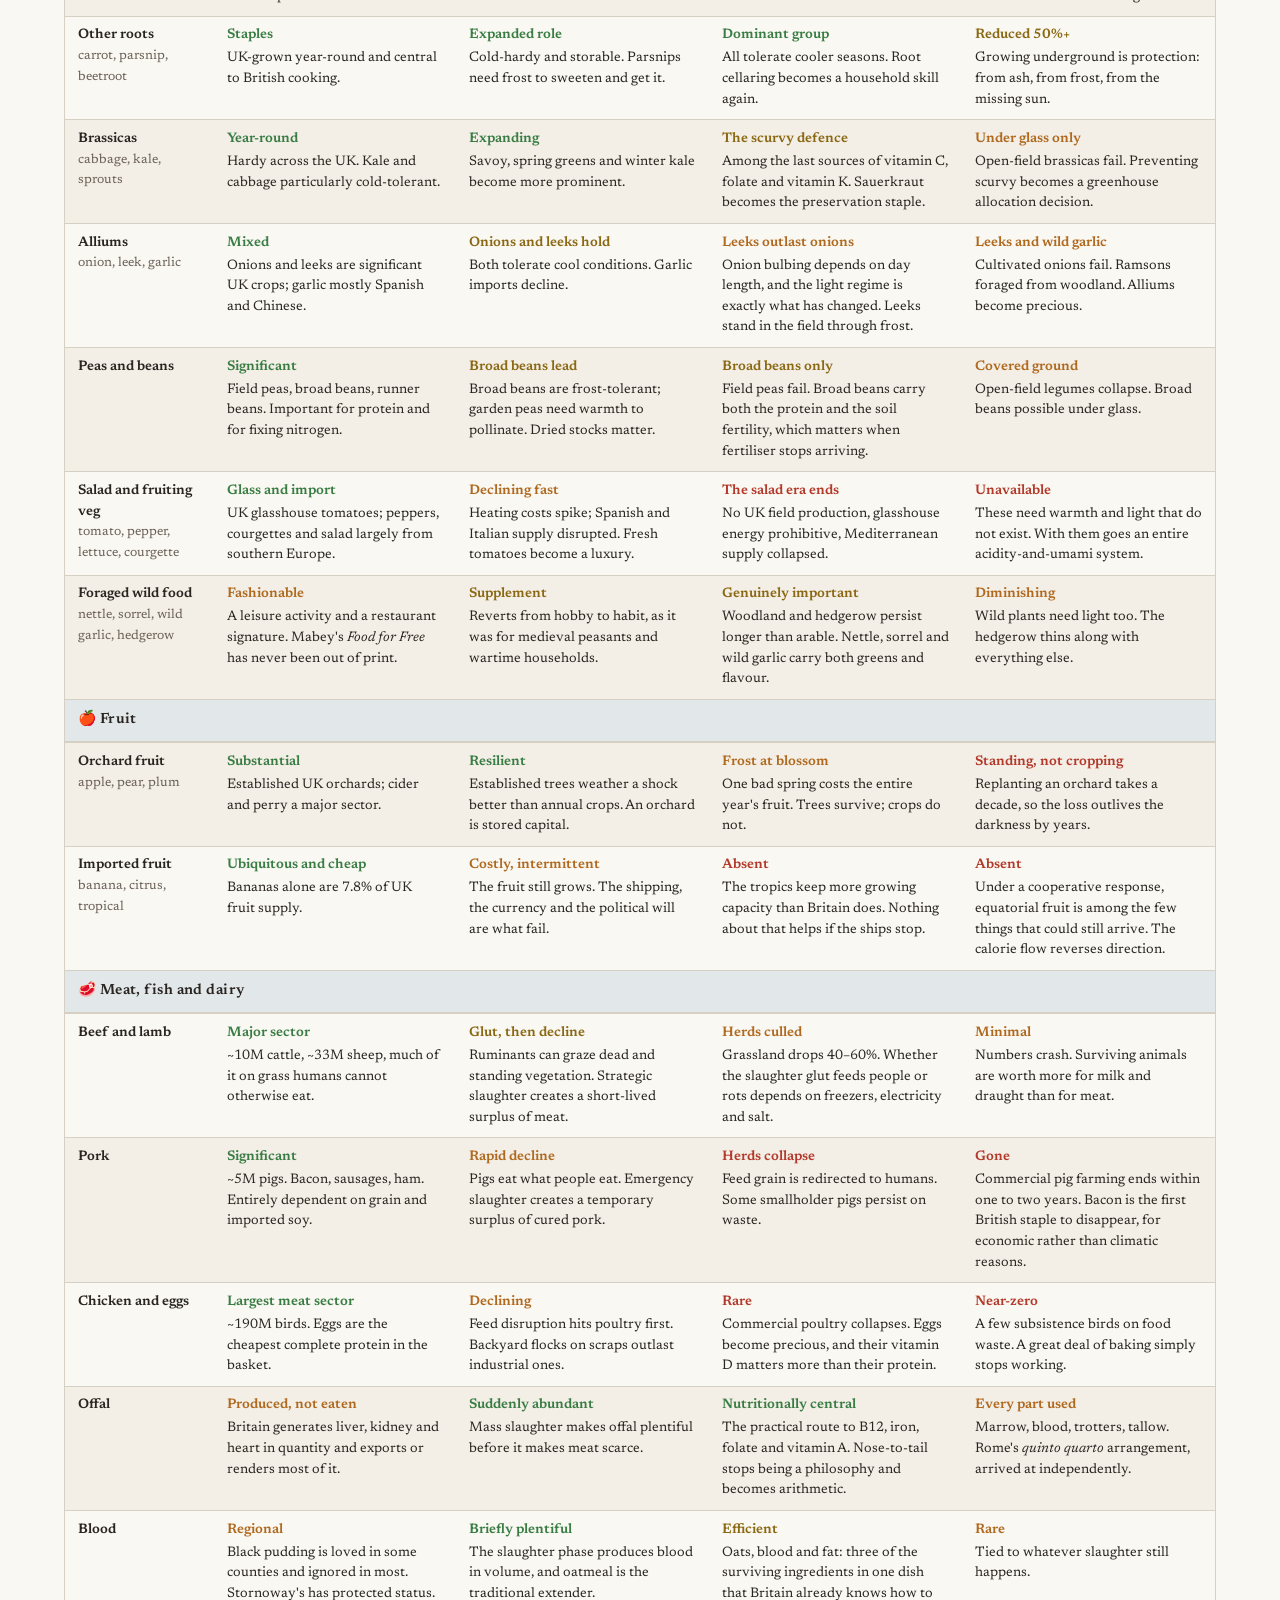
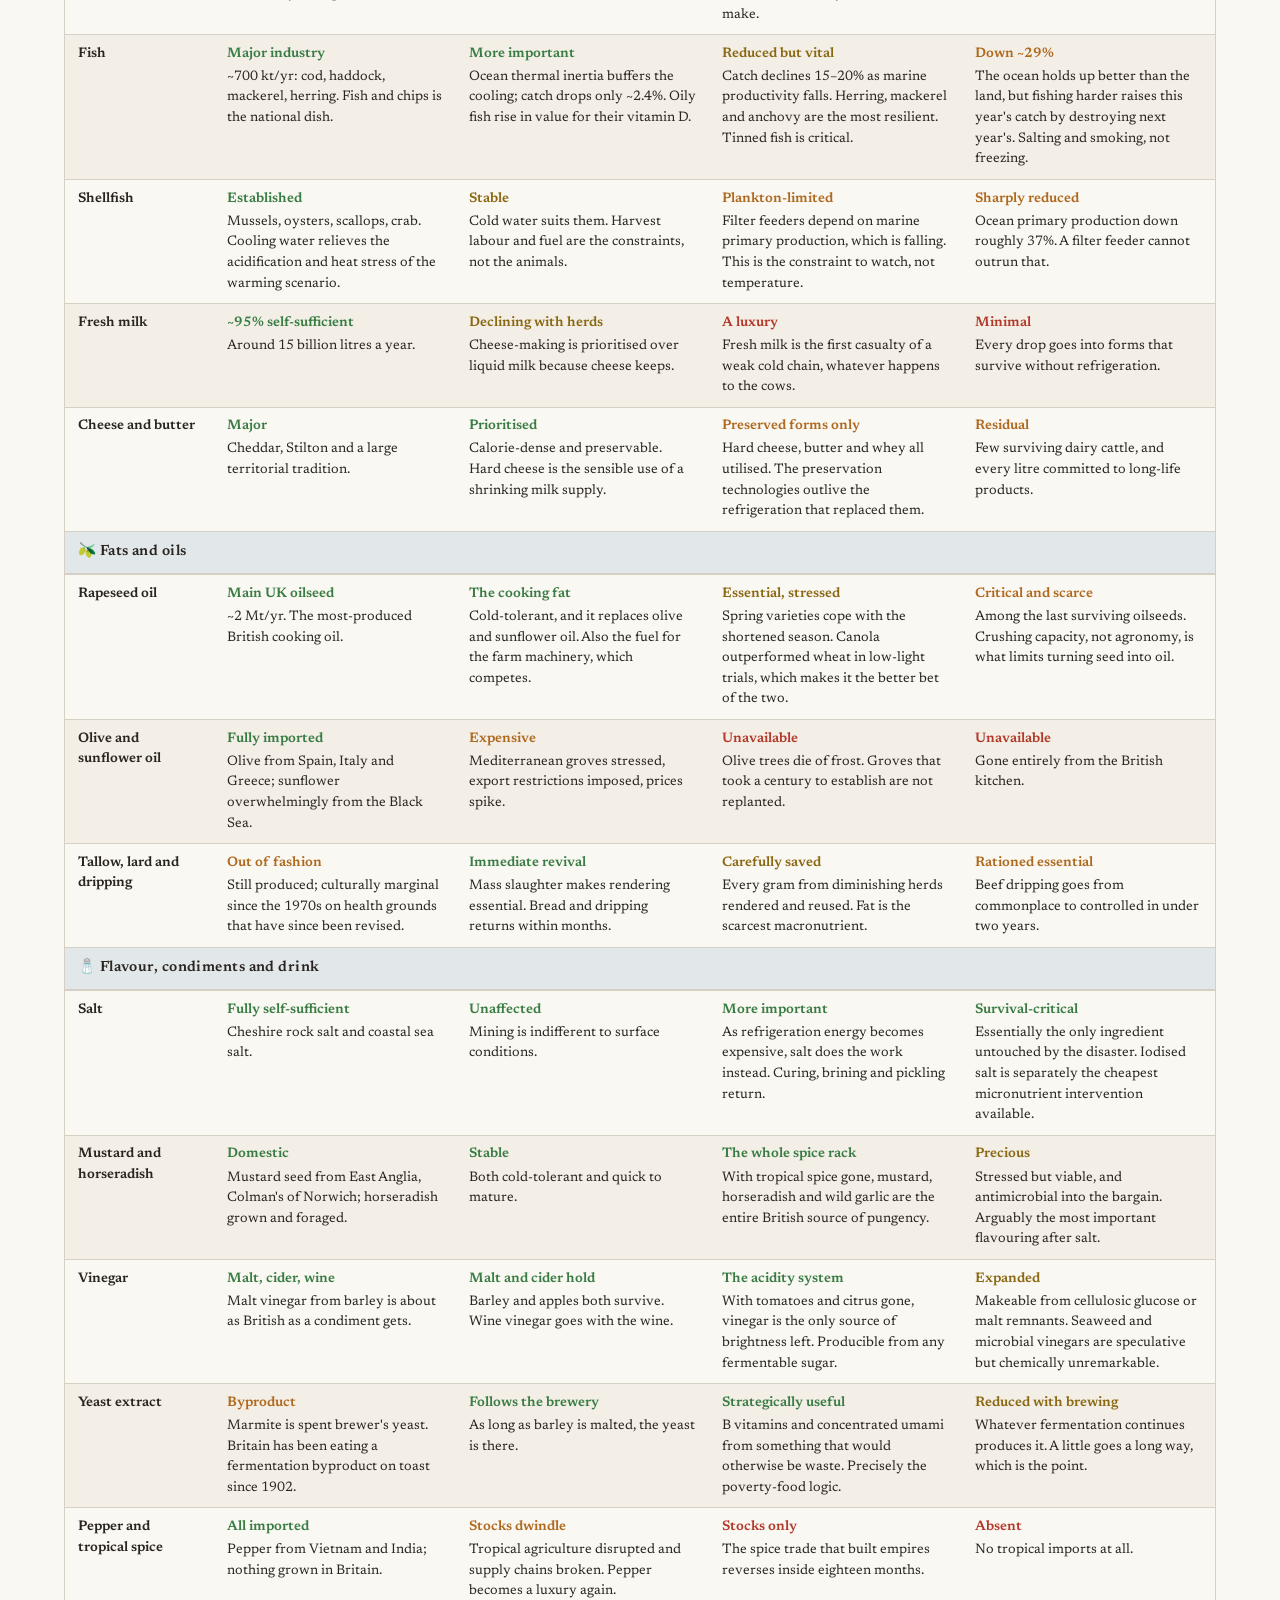
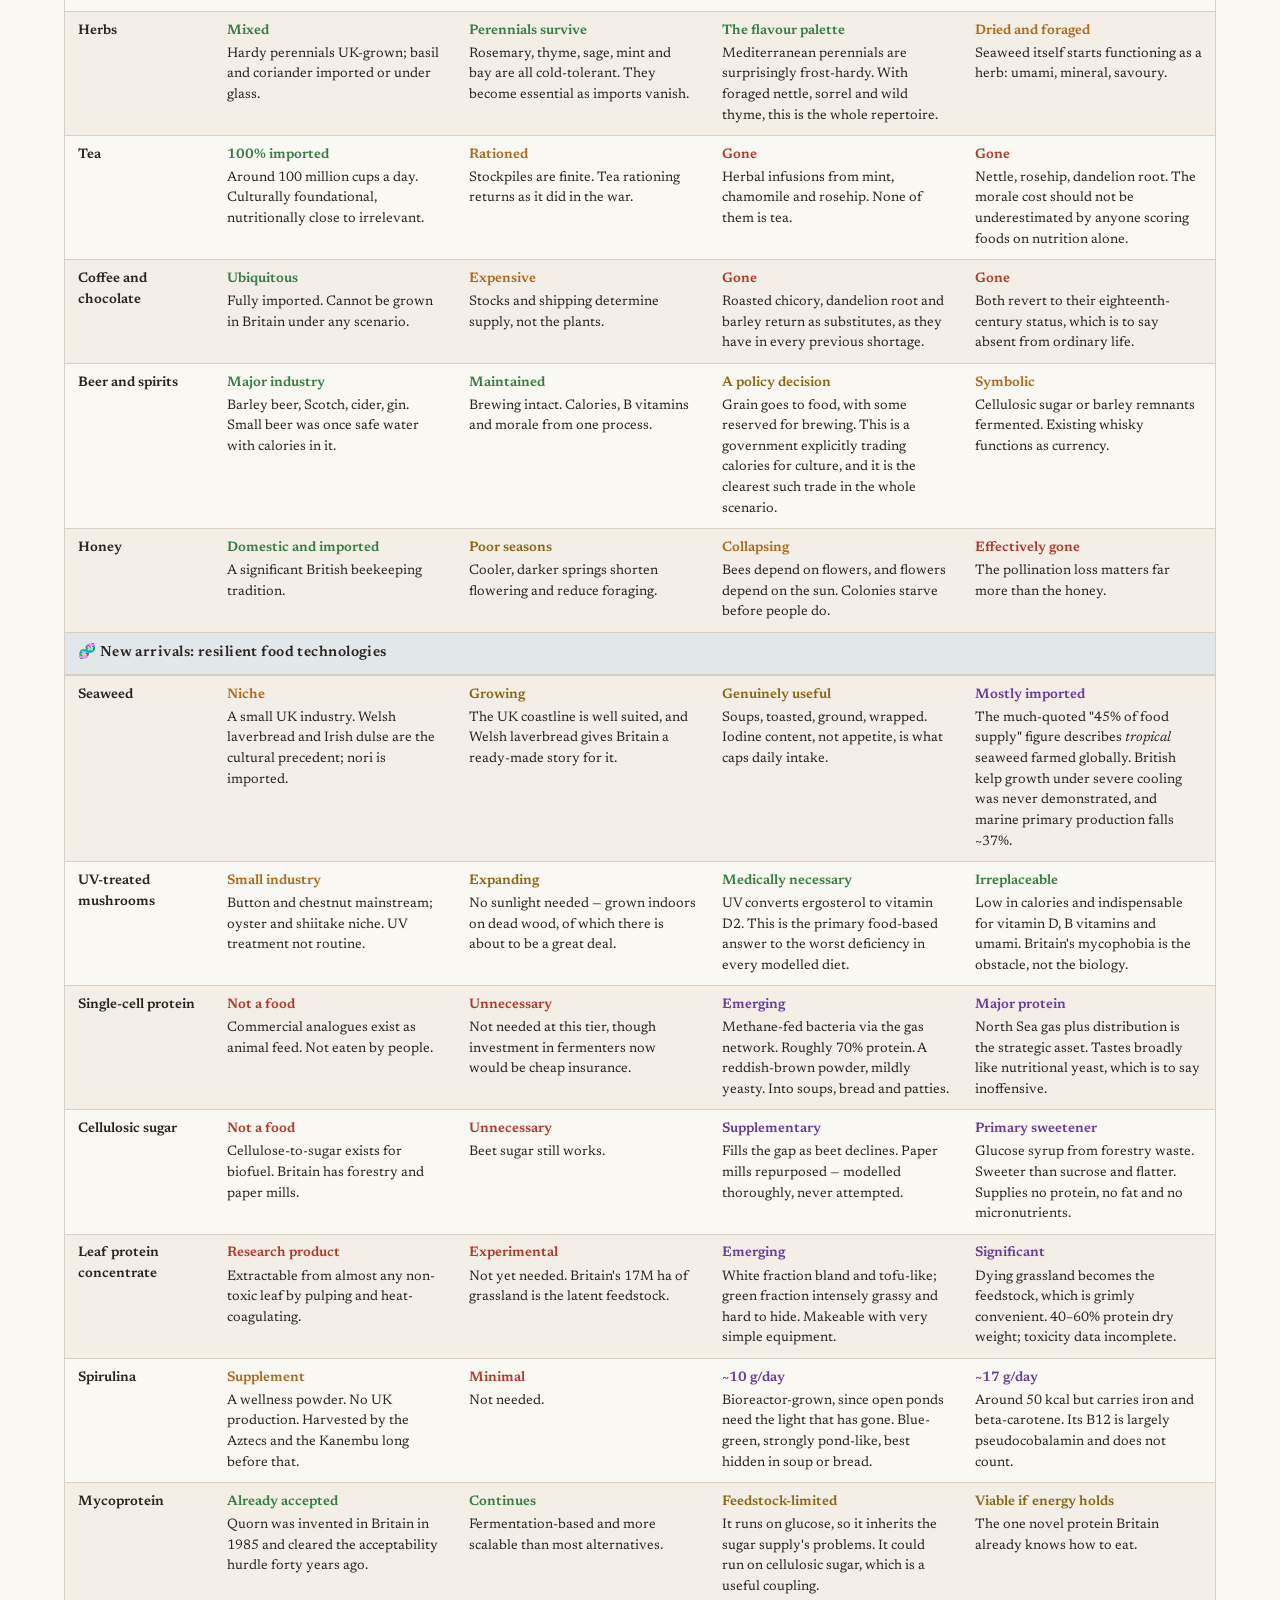
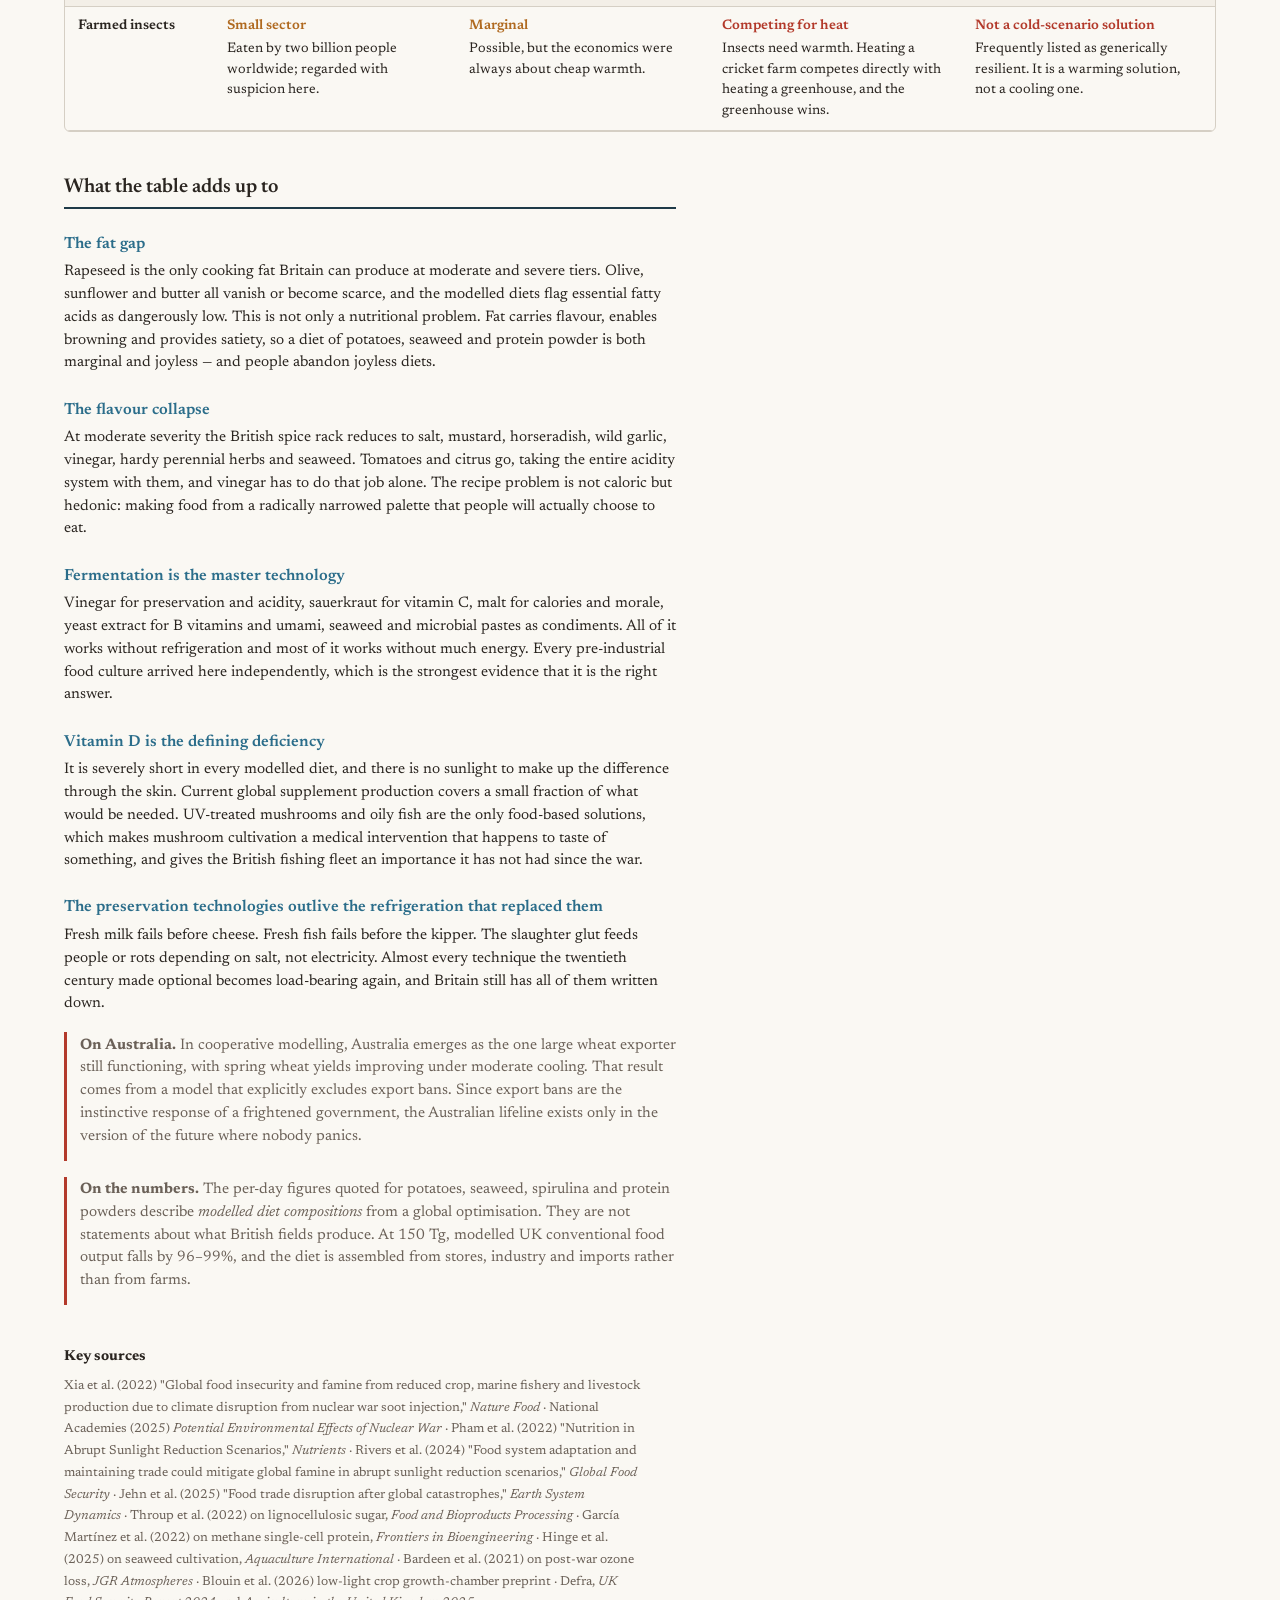
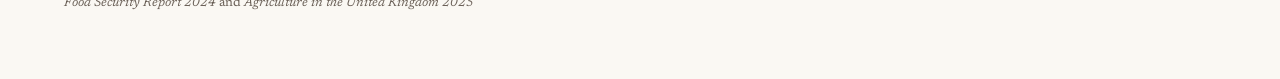
==== commit 0b1746eb: "Mark unwritten scenario pages as pending rather than linking to them The nav on hot.html and cold.ht" ====
--- a/cold.html
+++ b/cold.html
@@ -22,8 +22,8 @@
 <a href="index.html">Overview</a>
 <a href="hot.html">Hot &middot; ingredients</a>
 <a href="cold.html" class="here">Cold &middot; ingredients</a>
-<a href="hot-scenario.html">Hot &middot; scenario</a>
-<a href="cold-scenario.html">Cold &middot; scenario</a>
+<a class="soon">Hot &middot; scenario</a>
+<a class="soon">Cold &middot; scenario</a>
 </nav>
 
 <h1>UK Food Ingredients Under Abrupt Sunlight Reduction</h1>
--- a/assets/base.css
+++ b/assets/base.css
@@ -71,6 +71,16 @@
 .nav a { color: var(--muted); text-decoration: none; margin-right: 1.1rem; }
 .nav a:hover { color: var(--accent); text-decoration: underline; }
 .nav a.here { color: var(--text); font-weight: 600; }
+
+/* Pages announced but not yet written: shown, not clickable */
+.nav a.soon {
+  color: var(--muted);
+  opacity: 0.55;
+  cursor: default;
+  pointer-events: none;
+}
+
+.nav a.soon::after { content: " (soon)"; font-size: 0.9em; }
 
 .intro { max-width: 62ch; margin-bottom: 1.5rem; font-size: 0.95rem; }
 .intro p { margin-bottom: 0.7rem; }
